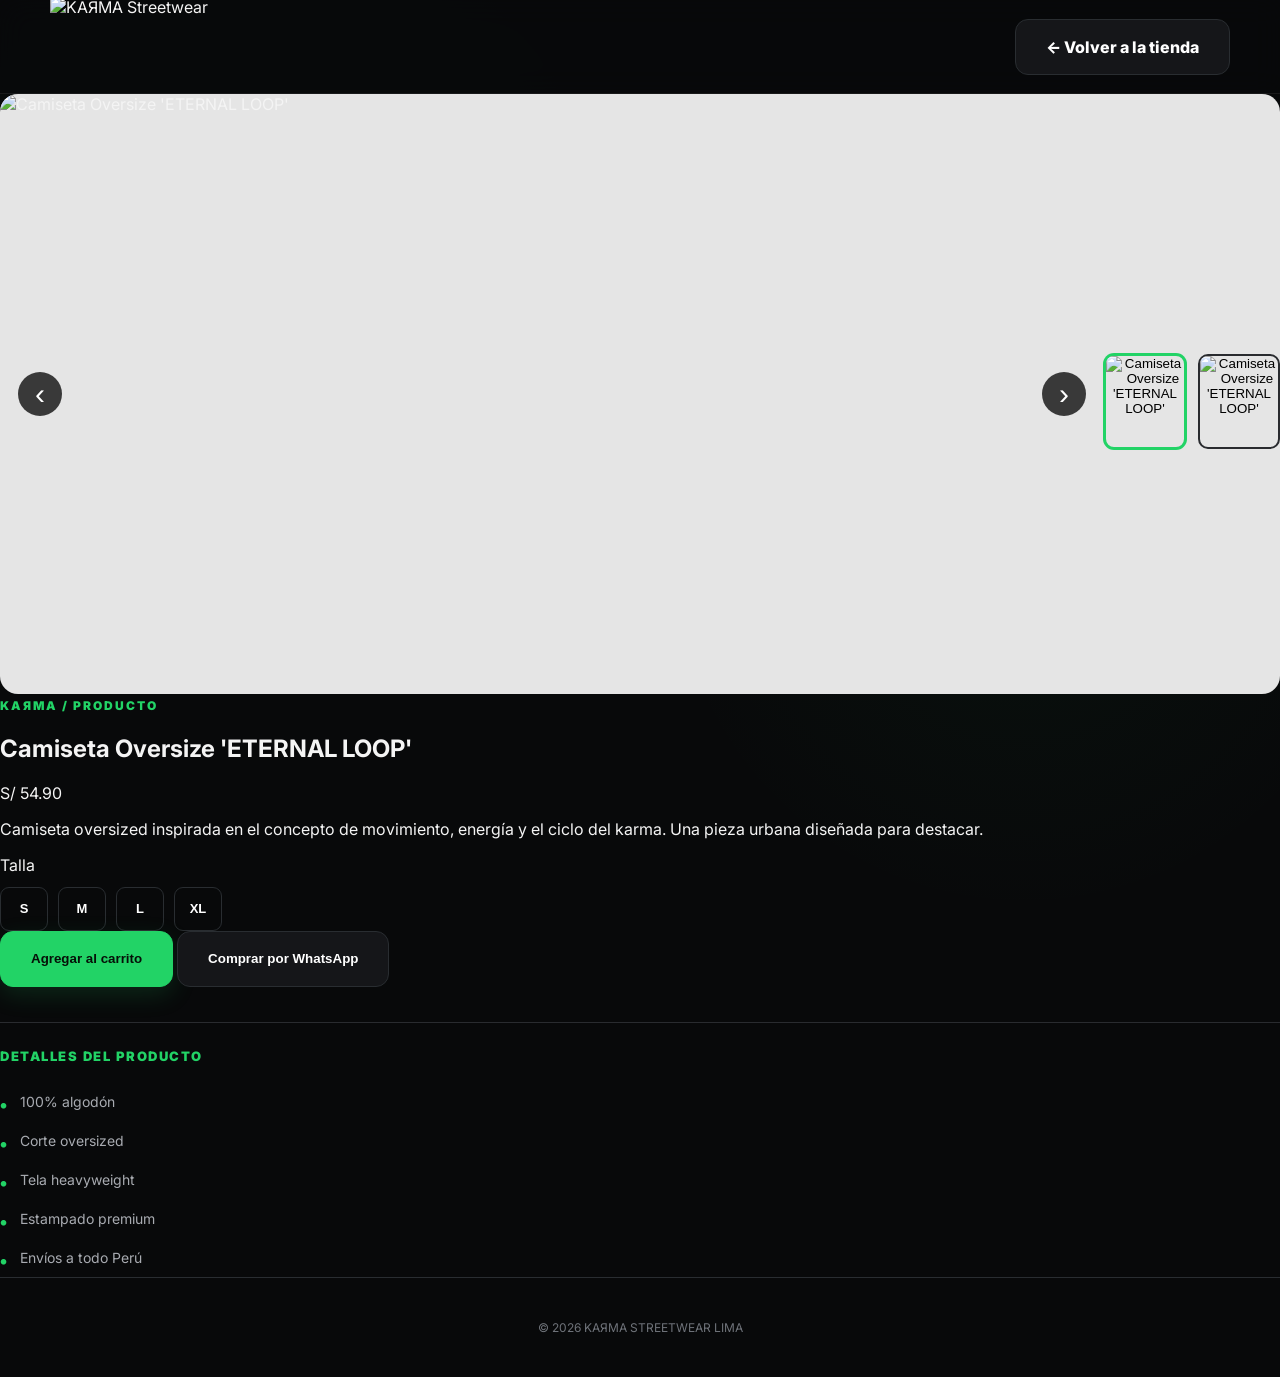
==== producto.html @ e8d14afe "Add files via upload" ====
<!DOCTYPE html>
<html lang="es">

<head>

  <meta charset="UTF-8">

  <meta
    name="viewport"
    content="width=device-width, initial-scale=1.0"
  >

  <meta
    name="description"
    content="KAЯMA Streetwear — producto"
  >

  <title>KAЯMA | Producto</title>

  <link rel="preconnect" href="https://fonts.googleapis.com">

  <link
    rel="preconnect"
    href="https://fonts.gstatic.com"
    crossorigin
  >

  <link
    href="https://fonts.googleapis.com/css2?family=Inter:wght@400;500;600;700;800;900&display=swap"
    rel="stylesheet"
  >

  <link rel="stylesheet" href="styles.css">

</head>

<body>

  <header class="navbar">

    <a href="index.html" class="brand">

      <img
        src="assets/logo-karma.png"
        alt="KAЯMA Streetwear"
      >

    </a>

    <a href="index.html" class="btn btn-secondary">
      ← Volver a la tienda
    </a>

  </header>


  <main class="product-page">

    <section class="product-detail">

      <div class="product-detail-image">

  <div class="product-detail-gallery">

  <button
    class="detail-image-arrow left"
    onclick="changeDetailImage(-1)"
  >
    ‹
  </button>

  <img
    id="productDetailImage"
    src="assets/products/front1.png"
    alt="Camiseta Oversize ETERNAL LOOP"
  >

  <button
    class="detail-image-arrow right"
    onclick="changeDetailImage(1)"
  >
    ›
  </button>

</div>

<div class="product-detail-thumbnails" id="productDetailThumbnails"></div>

</div>


      <div class="product-detail-info">

        <span class="eyebrow">
          KAЯMA / PRODUCTO
        </span>

        <h1 id="productName">
  ETERNAL LOOP
</h1>

        <div class="product-detail-price" id="productPrice">
  S/ 54.90
</div>

        <p class="product-description">
          Camiseta oversized inspirada en el concepto de
          movimiento, energía y el ciclo del karma.
          Una pieza urbana diseñada para destacar.
        </p>


        <div class="detail-section">

          <span>
            Talla
          </span>

          <div class="detail-sizes">

  <button type="button" onclick="selectDetailSize(this)">S</button>
  <button type="button" onclick="selectDetailSize(this)">M</button>
  <button type="button" onclick="selectDetailSize(this)">L</button>
  <button type="button" onclick="selectDetailSize(this)">XL</button>

</div>
        </div>


        <button
  class="btn btn-primary product-detail-add"
  onclick="addProductToCart()"
>
  Agregar al carrito
</button>


        <button
  class="btn btn-secondary product-detail-whatsapp"
  onclick="buyProductWhatsApp()"
>
  Comprar por WhatsApp
</button>

        <div class="product-details-extra">

  <h3>DETALLES DEL PRODUCTO</h3>

  <ul>
    <li>100% algodón</li>
    <li>Corte oversized</li>
    <li>Tela heavyweight</li>
    <li>Estampado premium</li>
    <li>Envíos a todo Perú</li>
  </ul>

</div>

      </div>

    </section>

  </main>


  <footer>

    <p>
      © 2026 KAЯMA STREETWEAR LIMA
    </p>

  </footer>
<script>

function selectDetailSize(button) {

  const buttons = document.querySelectorAll(".detail-sizes button");

  buttons.forEach(btn => {
    btn.classList.remove("selected");
  });

  button.classList.add("selected");

}

function changeDetailImage(direction) {
  const image = document.getElementById("productDetailImage");

  const images = currentProduct.images;

  let currentIndex = images.findIndex(
  imagePath => image.src.endsWith(imagePath)
);
  if (currentIndex === -1) {
    currentIndex = 0;
  }

  let newIndex = currentIndex + direction;

  if (newIndex >= images.length) {
    newIndex = 0;
  }

  if (newIndex < 0) {
    newIndex = images.length - 1;
  }

  image.src = images[newIndex];
}

function selectDetailImage(index) {

  const image =
    document.getElementById("productDetailImage");

  image.src =
    currentProduct.images[index];

  const thumbnails =
    document.querySelectorAll(".product-detail-thumbnail");

  thumbnails.forEach((thumbnail, thumbnailIndex) => {

    thumbnail.classList.toggle(
      "active",
      thumbnailIndex === index
    );

  });

}

function buyProductWhatsApp() {

  

  const selectedSize =
    document.querySelector(".detail-sizes button.selected");

  if (!selectedSize) {

    alert(
      "Selecciona una talla antes de comprar por WhatsApp."
    );

    return;
  }

  const size =
    selectedSize.textContent;

  const message =
    "Hola KAЯMA 👋\n\n" +
    "Quiero comprar este producto:\n\n" +
    "Producto: " + currentProduct.name + "\n" +
    "Talla: " + size + "\n" +
    "Precio: " + currentProduct.price + "\n\n" +
    "¿Cómo puedo realizar el pedido?";

  const phone =
    "51938746323";

  const whatsappURL =
    "https://wa.me/" +
    phone +
    "?text=" +
    encodeURIComponent(message);

  window.location.href =
    whatsappURL;

}

function addProductToCart() {

  const selectedSize = document.querySelector(
    ".detail-sizes button.selected"
  );

  if (!selectedSize) {

    alert("Selecciona una talla antes de agregar la camiseta.");

    return;
  }

  const size = selectedSize.textContent;

  const currentProductId =
  new URLSearchParams(window.location.search).get("producto") || "4";

window.location.href =
  "index.html?producto=" +
  currentProductId +
  "&talla=" +
  encodeURIComponent(size);

}

const productPageData = {
  1: {
    name: "Camiseta Oversize 'BUTTERFLY FLAMES'",
    price: "S/ 49.90",
    images: [
      "assets/products/front1.png",
      "assets/products/back1.png"
    ]
  },

  2: {
    name: "Camiseta Oversize 'VORTEX KARMA'",
    price: "S/ 49.90",
    images: [
      "assets/products/front2.png",
      "assets/products/back2.png"
    ]
  },

  3: {
    name: "Camiseta Oversize 'DARK KARMA'",
    price: "S/ 54.90",
    images: [
      "assets/products/front3.png",
      "assets/products/back3.png"
    ]
  },

  4: {
    name: "Camiseta Oversize 'ETERNAL LOOP'",
    price: "S/ 54.90",
    images: [
      "assets/products/front4.png",
      "assets/products/back4.png"
    ]
  },

  5: {
    name: "Camiseta Oversize 'VOID'",
    price: "S/ 49.90",
    images: [
      "assets/products/front5.png",
      "assets/products/back5.png"
    ]
  },

  6: {
    name: "Camiseta Oversize 'REBIRTH'",
    price: "S/ 59.90",
    images: [
      "assets/products/front6.png",
      "assets/products/back6.png"
    ]
  }
};


const pageParams = new URLSearchParams(
  window.location.search
);

const pageProductId = pageParams.get("producto");

const currentProduct =
  productPageData[pageProductId] ||
  productPageData[4];

document.getElementById("productName").textContent =
  currentProduct.name;

document.getElementById("productPrice").textContent =
  currentProduct.price;

const productDetailImage =
  document.getElementById("productDetailImage");

const productDetailThumbnails =
  document.getElementById("productDetailThumbnails");

productDetailImage.src =
  currentProduct.images[0];

productDetailImage.alt =
  currentProduct.name;

productDetailThumbnails.innerHTML = "";

currentProduct.images.forEach((image, index) => {

  const thumbnail = document.createElement("button");

  thumbnail.className =
    "product-detail-thumbnail";

  if (index === 0) {
    thumbnail.classList.add("active");
  }

  thumbnail.innerHTML =
    `<img src="${image}" alt="${currentProduct.name}">`;

  thumbnail.addEventListener("click", () => {
    selectDetailImage(index);
  });

  productDetailThumbnails.appendChild(thumbnail);

});

</script>
</body>

</html>
---- styles.css ----
:root {
  --bg: #08090a;
  --surface: #101113;
  --surface-2: #15171a;
  --line: #292d31;
  --text: #f4f4f4;
  --muted: #969aa1;
  --green: #22d366;
  --green-dark: #12a94d;
}

* { box-sizing: border-box; }

html {
  scroll-behavior: smooth;
}

body {
  margin: 0;
  font-family: "Inter", Arial, sans-serif;
  color: var(--text);
  background:
    radial-gradient(circle at 20% 20%, rgba(34,211,102,.06), transparent 25%),
    radial-gradient(circle at 80% 40%, rgba(34,211,102,.04), transparent 28%),
    var(--bg);
}

a { color: inherit; text-decoration: none; }

button, a { -webkit-tap-highlight-color: transparent; }

.navbar {
  position: sticky;
  top: 0;
  z-index: 20;
  height: 94px;
  display: flex;
  align-items: center;
  justify-content: space-between;
  padding: 0 max(28px, calc((100vw - 1180px) / 2));
  border-bottom: 1px solid rgba(255,255,255,.07);
  background: rgba(8,9,10,.9);
  backdrop-filter: blur(14px);
}

.brand {
  display: flex;
  align-items: center;
  text-decoration: none;
}

.brand img {
  width: 230px;
  height: 100px;
  object-fit: contain;
  display: block;
  transition: transform 0.3s ease, filter 0.3s ease;
}

.brand:hover img {
  transform: scale(1.05);
  filter: brightness(1.1);
}

.nav-links {
  display: flex;
  gap: 34px;
  color: #aeb1b6;
  font-weight: 600;
}

.nav-links a:hover { color: var(--green); }

.cart-button {
  position: relative;
  border: 1px solid var(--line);
  background: #151619;
  color: var(--text);
  border-radius: 14px;
  padding: 15px 20px;
  font-weight: 800;
  cursor: pointer;
  transition:
    transform 0.2s ease,
    background 0.2s ease,
    border-color 0.2s ease,
    box-shadow 0.2s ease;
}

.cart-button:hover {
  transform: translateY(-2px);
  background: #1d1f22;
  border-color: var(--green);
  box-shadow: 0 8px 25px rgba(34, 211, 102, 0.12);
}

.cart-button:active {
  transform: translateY(0) scale(0.98);
}

.cart-button b {
  position: absolute;
  right: -8px;
  top: -9px;
  min-width: 24px;
  height: 24px;
  display: grid;
  place-items: center;
  padding: 0 6px;
  border-radius: 50px;
  background: var(--green);
  color: #07100a;
  font-size: 12px;
  box-shadow: 0 0 0 3px #0b0c0e;
  transition: transform 0.2s ease;
}

.hero {
  min-height: 680px;
  display: flex;
  flex-direction: column;
  justify-content: center;
  align-items: center;
  text-align: center;
  padding: 100px 24px;
  position: relative;
  overflow: hidden;

  background-image:
    radial-gradient(rgba(34, 211, 102, 0.14) 1px, transparent 1px),
    radial-gradient(circle at center, rgba(34, 211, 102, 0.08), transparent 45%);

  background-size: 34px 34px, 100% 100%;
  background-position: center;
}

.hero::before {
  content: "";
  position: absolute;
  width: 500px;
  height: 500px;
  border-radius: 50%;
  background: rgba(34, 211, 102, 0.06);
  filter: blur(100px);
  pointer-events: none;
}

.hero > * {
  position: relative;
  z-index: 1;
}

.hero-badge {
  padding: 9px 18px;
  border: 1px solid rgba(34, 211, 102, 0.55);
  border-radius: 30px;
  color: var(--green);
  background: rgba(34, 211, 102, 0.04);
  font-size: 12px;
  font-weight: 800;
  letter-spacing: 1.5px;
  transition: transform 0.25s ease, background 0.25s ease;
}

.hero-badge:hover {
  transform: translateY(-2px);
  background: rgba(34, 211, 102, 0.09);
}

.hero h1 {
  margin: 32px 0 22px;
  font-size: clamp(54px, 7vw, 104px);
  line-height: 0.9;
  letter-spacing: -5px;
  font-weight: 950;
  text-transform: uppercase;
}

.hero h1 span {
  color: var(--green);
  display: block;
}

.hero p {
  max-width: 780px;
  margin: 0;
  color: #a8abb1;
  font-size: 18px;
  line-height: 1.8;
}

.hero-actions {
  display: flex;
  gap: 16px;
  margin-top: 40px;
  flex-wrap: wrap;
  justify-content: center;
}
.btn {
  display: inline-flex;
  align-items: center;
  justify-content: center;
  min-height: 56px;
  padding: 0 30px;
  border-radius: 13px;
  border: 1px solid var(--line);
  font-weight: 800;
  cursor: pointer;
  text-decoration: none;
  transition: transform 0.25s ease, background 0.25s ease, box-shadow 0.25s ease;
}

.btn:hover {
  transform: translateY(-3px);
}

.btn-primary {
  background: var(--green);
  color: #061008;
  border-color: var(--green);
  box-shadow: 0 8px 25px rgba(34, 211, 102, 0.15);
}

.btn-primary:hover {
  background: #39e67a;
  box-shadow: 0 12px 30px rgba(34, 211, 102, 0.25);
}

.btn-secondary {
  background: #151619;
  color: white;
}

.btn-secondary:hover {
  background: #202225;
  border-color: #3a3d42;
}

.collection, .philosophy, .contact {
  width: min(1180px, calc(100% - 48px));
  margin: 0 auto;
}

.collection { padding: 90px 0; }

.section-heading {
  display: flex;
  justify-content: space-between;
  align-items: end;
  gap: 30px;
  margin-bottom: 35px;
}

.eyebrow {
  color: var(--green);
  font-size: 12px;
  font-weight: 900;
  letter-spacing: 2px;
}

h2 {
  margin: 10px 0 0;
  font-size: clamp(30px, 4vw, 48px);
  letter-spacing: -2px;
}

.section-heading p { color: var(--muted); }

.products {
  display: grid;
  grid-template-columns: repeat(3, 1fr);
  gap: 22px;
}

.product {
  overflow: hidden;
  background: var(--surface);
  border: 1px solid var(--line);
  border-radius: 18px;
  transition: transform 0.25s ease, box-shadow 0.25s ease;
}

.product:hover {
  transform: translateY(-6px);
  box-shadow: 0 18px 40px rgba(0, 0, 0, 0.12);
}

.product-image {
  position: relative;
  width: 100%;
  height: 420px;
  background: #e5e5e5;
  border-radius: 18px;
  overflow: hidden;
  display: flex;
  align-items: center;
  justify-content: center;
}

.product-image img {
  width: 100%;
  height: 100%;
  object-fit: cover;
  object-position: center;
  display: block;
  transition: transform 0.4s ease;
}

.product:hover .product-image img {
  transform: scale(1.04);
}
.product-image .tag {
  position: absolute;
  top: 15px;
  left: 15px;
  z-index: 5;
}

.image-arrow {
  position: absolute;
  top: 50%;
  transform: translateY(-50%);
  width: 42px;
  height: 42px;
  border: none;
  border-radius: 50%;
  background: rgba(0, 0, 0, 0.75);
  color: white;
  font-size: 28px;
  cursor: pointer;
  z-index: 10;
}

.image-arrow.left {
  left: 15px;
}

.image-arrow.right {
  right: 15px;
}

.image-dots {
  position: absolute;
  bottom: 15px;
  left: 50%;
  transform: translateX(-50%);
  display: flex;
  gap: 7px;
  z-index: 10;
}

.image-dots .dot {
  width: 7px;
  height: 7px;
  background: #aaa;
  border-radius: 50%;
}

.image-dots .dot.active {
  background: #111;
}
.tag {
  position: absolute;
  top: 15px;
  left: 15px;
  padding: 7px 11px;
  border-radius: 30px;
  background: var(--green);
  color: #07100a;
  font-size: 10px;
  font-weight: 900;
}

.product-info { padding: 20px; }

.product-info h3 {
  margin: 0;
  font-size: 16px;
  line-height: 1.45;
}

.product-meta {
  display: flex;
  justify-content: space-between;
  align-items: center;
  margin-top: 17px;
}

.price {
  color: var(--green);
  font-size: 20px;
  font-weight: 900;
}

.add {
  border: 0;
  border-radius: 10px;
  background: #111;
  color: white;
  padding: 11px 16px;
  font-weight: 800;
  cursor: pointer;
  transition: all 0.2s ease;
}

.add:hover {
  background: #333;
  transform: scale(1.04);
}

.add:active {
  transform: scale(0.97);
}

.add:hover { background: var(--green); color: #061008; }

.philosophy {
  padding: 100px 0;
  border-top: 1px solid var(--line);
  border-bottom: 1px solid var(--line);
}

.philosophy p {
  max-width: 760px;
  color: var(--muted);
  font-size: 18px;
  line-height: 1.8;
}

.contact {
  margin-top: 90px;
  margin-bottom: 90px;
  padding: 45px;
  display: flex;
  align-items: center;
  justify-content: space-between;
  gap: 30px;
  background: var(--surface);
  border: 1px solid var(--line);
  border-radius: 20px;
}

.contact p { color: var(--muted); }

footer {
  padding: 30px;
  text-align: center;
  border-top: 1px solid var(--line);
  color: #6f737a;
  font-size: 12px;
}

.cart-panel {
  position: fixed;
  z-index: 50;
  right: 0;
  top: 0;
  width: min(420px, 100%);
  height: 100vh;
  display: flex;
  flex-direction: column;
  background: #0d0e10;
  border-left: 1px solid var(--line);
  transform: translateX(100%);
  transition: .25s ease;
}

.cart-panel.open { transform: translateX(0); }

.cart-header {
  padding: 25px;
  display: flex;
  justify-content: space-between;
  border-bottom: 1px solid var(--line);
}

.cart-header h3 { margin: 0; }

.cart-header button {
  border: 0;
  background: transparent;
  color: white;
  font-size: 20px;
  cursor: pointer;
}

.cart-items {
  flex: 1;
  overflow: auto;
  padding: 20px 25px;
}

.empty-cart { color: var(--muted); }

.cart-item {
  display: flex;
  justify-content: space-between;
  gap: 15px;
  padding: 15px 0;
  border-bottom: 1px solid var(--line);
}

.cart-item small { color: var(--muted); }

.remove {
  border: 0;
  background: transparent;
  color: #ff7777;
  cursor: pointer;
}

.cart-footer {
  padding: 25px;
  border-top: 1px solid var(--line);
}

.cart-footer > div {
  display: flex;
  justify-content: space-between;
  margin-bottom: 18px;
}

.cart-footer strong { color: var(--green); }

.checkout { width: 100%; }

.overlay {
  position: fixed;
  inset: 0;
  z-index: 40;
  background: rgba(0,0,0,.65);
  opacity: 0;
  pointer-events: none;
  transition: .25s;
}

.overlay.open {
  opacity: 1;
  pointer-events: auto;
}

@media (max-width: 850px) {
  .navbar { height: 78px; }
  .nav-links { display: none; }
  .brand-mark { width: 46px; height: 46px; }
  .brand strong { font-size: 17px; }
  .products { grid-template-columns: repeat(2, 1fr); }
  .hero { min-height: 600px; }
}

@media (max-width: 560px) {
  .hero h1 { letter-spacing: -3px; }
  .hero p { font-size: 15px; }
  .hero-actions, .contact, .section-heading {
    flex-direction: column;
    align-items: stretch;
  }
  .products { grid-template-columns: 1fr; }
  .collection, .philosophy, .contact {
    width: min(100% - 30px, 1180px);
  }
}
.size {
  border: 1px solid var(--line);
  background: transparent;
  color: white;
  padding: 8px 13px;
  border-radius: 8px;
  font-size: 12px;
  font-weight: 800;
  cursor: pointer;
  transition: all 0.2s ease;
}

.size:hover {
  border-color: var(--green);
  color: var(--green);
}

.size.selected {
  background: var(--green);
  color: #061008;
  border-color: var(--green);
}
.quantity {
  display: flex;
  align-items: center;
  gap: 8px;
  margin-top: 14px;
}

.quantity button {
  width: 32px;
  height: 32px;
  border: 1px solid #292b2f;
  border-radius: 8px;
  background: #101113;
  color: white;
  font-size: 17px;
  font-weight: 900;
  cursor: pointer;
  transition: all 0.2s ease;
}

.quantity button:hover {
  background: var(--green);
  color: #061008;
  border-color: var(--green);
  transform: scale(1.05);
}

.quantity span {
  min-width: 28px;
  text-align: center;
  font-size: 14px;
  font-weight: 900;
}
/* =========================
   CARRITO PROFESIONAL
========================= */

.cart-panel {
  width: min(430px, 92vw);
  background: #0d0e10;
  border-left: 1px solid #292b2f;
  box-shadow: -15px 0 40px rgba(0, 0, 0, 0.35);
}

.cart-header {
  padding: 22px 24px;
  border-bottom: 1px solid #292b2f;
}

.cart-header h3 {
  margin: 0;
  font-size: 22px;
  font-weight: 900;
}

.cart-header button {
  width: 36px;
  height: 36px;
  border: 1px solid #292b2f;
  border-radius: 10px;
  background: #151619;
  color: white;
  cursor: pointer;
  font-size: 16px;
  transition: all 0.2s ease;
}

.cart-header button:hover {
  background: #22d366;
  color: #061008;
  border-color: #22d366;
}

.cart-items {
  padding: 20px;
}

.cart-item {
  padding: 17px;
  margin-bottom: 12px;
  border: 1px solid #292b2f;
  border-radius: 14px;
  background: #151619;
  transition: transform 0.2s ease, border-color 0.2s ease;
}

.cart-item:hover {
  transform: translateY(-2px);
  border-color: rgba(34, 211, 102, 0.5);
}

.cart-item strong {
  display: block;
  margin-bottom: 7px;
  font-size: 14px;
  line-height: 1.4;
}

.cart-item small {
  color: #a8abb1;
  line-height: 1.7;
}

.cart-item .remove {
  margin-top: 12px;
  border: 0;
  background: transparent;
  color: #ff6b6b;
  font-size: 12px;
  font-weight: 800;
  cursor: pointer;
  padding: 0;
}

.cart-item .remove:hover {
  color: #ff8585;
  text-decoration: underline;
}

.cart-footer {
  padding: 20px 24px;
  border-top: 1px solid #292b2f;
  background: #0d0e10;
}

.cart-footer > div {
  display: flex;
  justify-content: space-between;
  align-items: center;
  margin-bottom: 16px;
}

.cart-footer span {
  color: #a8abb1;
  font-size: 14px;
}

.cart-footer strong {
  color: #22d366;
  font-size: 23px;
  font-weight: 900;
}

.cart-footer .checkout {
  width: 100%;
}
.cart-product-image {
  width: 70px;
  height: 80px;
  object-fit: cover;
  border-radius: 10px;
  flex-shrink: 0;
}

.cart-product-details {
  flex: 1;
  min-width: 0;
}

.cart-product-details strong {
  margin-bottom: 5px;
}

.cart-product-details small {
  display: block;
}
/* =========================
   ADAPTACIÓN PARA CELULAR
========================= */

@media (max-width: 700px) {

  .navbar {
    padding: 14px 16px;
  }

  .brand img {
    width: 150px;
    height: 75px;
  }

  .nav-links {
    display: none;
  }

  .cart-button span {
    display: none;
  }

  .cart-button {
    padding: 10px 12px;
  }

  .hero {
    min-height: 600px;
    padding: 80px 20px;
  }

  .hero h1 {
    font-size: clamp(45px, 14vw, 70px);
    letter-spacing: -3px;
  }

  .hero p {
    font-size: 15px;
    line-height: 1.6;
  }

  .hero-actions {
    width: 100%;
    flex-direction: column;
    gap: 10px;
  }

  .hero-actions .btn {
    width: 100%;
  }

  .collection {
    padding-left: 16px;
    padding-right: 16px;
  }

  .section-heading {
    flex-direction: column;
    align-items: flex-start;
    gap: 10px;
  }

  .products {
    grid-template-columns: 1fr;
  }

  .product-image {
    height: 430px;
  }

  .philosophy,
  .contact {
    margin-left: 16px;
    margin-right: 16px;
  }

  .contact {
    flex-direction: column;
    align-items: flex-start;
    gap: 25px;
  }

  .contact .btn {
    width: 100%;
  }

  .cart-panel {
    width: 92vw;
  }

}
/* =========================
   ANIMACIÓN PRODUCTOS
========================= */

.product {
  animation: productAppear 0.6s ease both;
}

.product:nth-child(2) {
  animation-delay: 0.08s;
}

.product:nth-child(3) {
  animation-delay: 0.16s;
}

.product:nth-child(4) {
  animation-delay: 0.24s;
}

.product:nth-child(5) {
  animation-delay: 0.32s;
}

.product:nth-child(6) {
  animation-delay: 0.40s;
}

@keyframes productAppear {

  from {
    opacity: 0;
    transform: translateY(20px);
  }

  to {
    opacity: 1;
    transform: translateY(0);
  }

}
/* =========================
   VISOR DE PRODUCTO
========================= */

.product-modal {
  position: fixed;
  inset: 0;
  z-index: 1000;
  display: none;
  align-items: center;
  justify-content: center;
  padding: 30px;
  background: rgba(0, 0, 0, 0.88);
  backdrop-filter: blur(8px);
}

.product-modal.open {
  display: flex;
}

.product-modal img {
  max-width: min(850px, 92vw);
  max-height: 88vh;
  object-fit: contain;
  border-radius: 14px;
  box-shadow: 0 25px 80px rgba(0, 0, 0, 0.6);
}

.product-modal-close {
  position: absolute;
  top: 25px;
  right: 25px;
  width: 44px;
  height: 44px;
  border: 1px solid #444;
  border-radius: 50%;
  background: #151619;
  color: white;
  font-size: 20px;
  cursor: pointer;
  z-index: 1001;
  transition: all 0.2s ease;
}

.product-modal-close:hover {
  background: var(--green);
  color: #061008;
  border-color: var(--green);
}
/* =========================
   IMAGEN PRODUCTO INDIVIDUAL
========================= */

.product-detail-image {
  width: 100%;
  height: 600px;
  display: flex;
  align-items: center;
  justify-content: center;
  background: #e5e5e5;
  border-radius: 18px;
  overflow: hidden;
}

.product-detail-image img {
  width: 100%;
  height: 100%;
  object-fit: cover;
  object-position: center;
  display: block;
}
.detail-sizes {
  display: flex;
  gap: 10px;
  margin-top: 12px;
}

.detail-sizes button {
  width: 48px;
  height: 44px;
  border: 1px solid var(--line);
  border-radius: 9px;
  background: transparent;
  color: white;
  font-size: 13px;
  font-weight: 800;
  cursor: pointer;
  transition: all 0.2s ease;
}

.detail-sizes button:hover {
  border-color: var(--green);
  color: var(--green);
}

.detail-sizes button.selected {
  background: var(--green);
  color: #061008;
  border-color: var(--green);
  transform: translateY(-2px);
}

.view-product {
  width: 100%;
  margin-top: 12px;
  padding: 12px 16px;
  border: 1px solid #292b2f;
  border-radius: 10px;
  background: transparent;
  color: white;
  font-size: 13px;
  font-weight: 800;
  cursor: pointer;
  transition: all 0.2s ease;
}

.view-product:hover {
  background: var(--green);
  color: #061008;
  border-color: var(--green);
  transform: translateY(-2px);
}

.product-detail-gallery {
  position: relative;
  width: 100%;
  height: 100%;
  display: flex;
  align-items: center;
  justify-content: center;
}

.product-detail-gallery img {
  width: 100%;
  height: 100%;
  object-fit: cover;
  object-position: center;
  display: block;
}

.detail-image-arrow {
  position: absolute;
  top: 50%;
  transform: translateY(-50%);
  width: 44px;
  height: 44px;
  border: none;
  border-radius: 50%;
  background: rgba(0, 0, 0, 0.75);
  color: white;
  font-size: 30px;
  cursor: pointer;
  z-index: 5;
  transition: all 0.2s ease;
}

.detail-image-arrow.left {
  left: 18px;
}

.detail-image-arrow.right {
  right: 18px;
}

.detail-image-arrow:hover {
  background: var(--green);
  color: #061008;
  transform: translateY(-50%) scale(1.05);
}

.product-detail-thumbnails {
  display: flex;
  gap: 12px;
  margin-top: 14px;
  justify-content: center;
}

.product-detail-thumbnail {
  width: 82px;
  height: 95px;
  padding: 0;
  border: 2px solid #292b2f;
  border-radius: 10px;
  background: #e5e5e5;
  overflow: hidden;
  cursor: pointer;
  transition: all 0.2s ease;
}

.product-detail-thumbnail img {
  width: 100%;
  height: 100%;
  object-fit: cover;
  display: block;
}

.product-detail-thumbnail:hover {
  border-color: var(--green);
  transform: translateY(-2px);
}

.product-detail-thumbnail.active {
  border-color: var(--green);
  box-shadow: 0 0 0 1px var(--green);
}

.product-details-extra {
  margin-top: 35px;
  padding-top: 25px;
  border-top: 1px solid #292b2f;
}

.product-details-extra h3 {
  margin: 0 0 18px;
  font-size: 13px;
  letter-spacing: 1.5px;
  font-weight: 900;
  color: var(--green);
}

.product-details-extra ul {
  list-style: none;
  padding: 0;
  margin: 0;
}

.product-details-extra li {
  position: relative;
  padding: 9px 0 9px 20px;
  color: #a8abb1;
  font-size: 14px;
  line-height: 1.5;
}

.product-details-extra li::before {
  content: "•";
  position: absolute;
  left: 0;
  color: var(--green);
  font-size: 18px;
  font-weight: 900;
}

.payment-modal {
  position: fixed;
  inset: 0;
  z-index: 2000;
  display: none;
  align-items: center;
  justify-content: center;
  padding: 20px;
  background: rgba(0, 0, 0, 0.88);
  backdrop-filter: blur(8px);
}

.payment-modal.open {
  display: flex;
}

.payment-box {
  position: relative;
  width: min(440px, 100%);
  max-height: 90vh;
  overflow-y: auto;
  padding: 30px;
  border: 1px solid #292b2f;
  border-radius: 20px;
  background: #0d0e10;
  box-shadow: 0 25px 80px rgba(0, 0, 0, 0.6);
  text-align: center;
}

.payment-box h2 {
  margin: 12px 0 10px;
  font-size: 28px;
}

.payment-intro {
  margin: 0 auto 22px;
  color: #a8abb1;
  font-size: 14px;
  line-height: 1.6;
}

.payment-close {
  position: absolute;
  top: 16px;
  right: 16px;
  width: 36px;
  height: 36px;
  border: 1px solid #292b2f;
  border-radius: 10px;
  background: #151619;
  color: white;
  cursor: pointer;
  font-size: 16px;
}

.payment-close:hover {
  background: var(--green);
  color: #061008;
  border-color: var(--green);
}

.yape-qr {
  width: 230px;
  height: 230px;
  object-fit: cover;
  object-position: center top;
  padding: 0;
  margin: 0 auto 22px;
  display: block;
  background: transparent;
  border-radius: 14px;
}

.payment-data {
  display: grid;
  gap: 10px;
  margin-bottom: 18px;
}

.payment-data div {
  display: flex;
  justify-content: space-between;
  align-items: center;
  padding: 13px 15px;
  border: 1px solid #292b2f;
  border-radius: 10px;
  background: #151619;
  text-align: left;
}

.payment-data span {
  color: #a8abb1;
  font-size: 13px;
}

.payment-data strong {
  font-size: 14px;
}

.payment-total {
  display: flex;
  justify-content: space-between;
  align-items: center;
  margin: 20px 0;
  padding: 16px;
  border-top: 1px solid #292b2f;
  border-bottom: 1px solid #292b2f;
}

.payment-total span {
  color: #a8abb1;
}

.payment-total strong {
  color: var(--green);
  font-size: 22px;
  font-weight: 900;
}

.payment-box .btn {
  width: 100%;
}

.customer-data {
  margin: 20px 0;
  text-align: left;
}

.customer-data h3 {
  margin: 0 0 12px;
  font-size: 15px;
  font-weight: 800;
  text-transform: uppercase;
  letter-spacing: 0.08em;
}

.customer-data input,
.customer-data textarea {
  width: 100%;
  box-sizing: border-box;
  margin-bottom: 10px;
  padding: 13px 14px;
  border: 1px solid #292b2f;
  border-radius: 10px;
  outline: none;
  background: #151619;
  color: white;
  font-family: inherit;
  font-size: 14px;
  transition: 0.2s ease;
}

.customer-data input::placeholder,
.customer-data textarea::placeholder {
  color: #777a80;
}

.customer-data input:focus,
.customer-data textarea:focus {
  border-color: var(--green);
  box-shadow: 0 0 0 2px rgba(84, 255, 120, 0.08);
}

.customer-data textarea {
  min-height: 80px;
  resize: vertical;
}
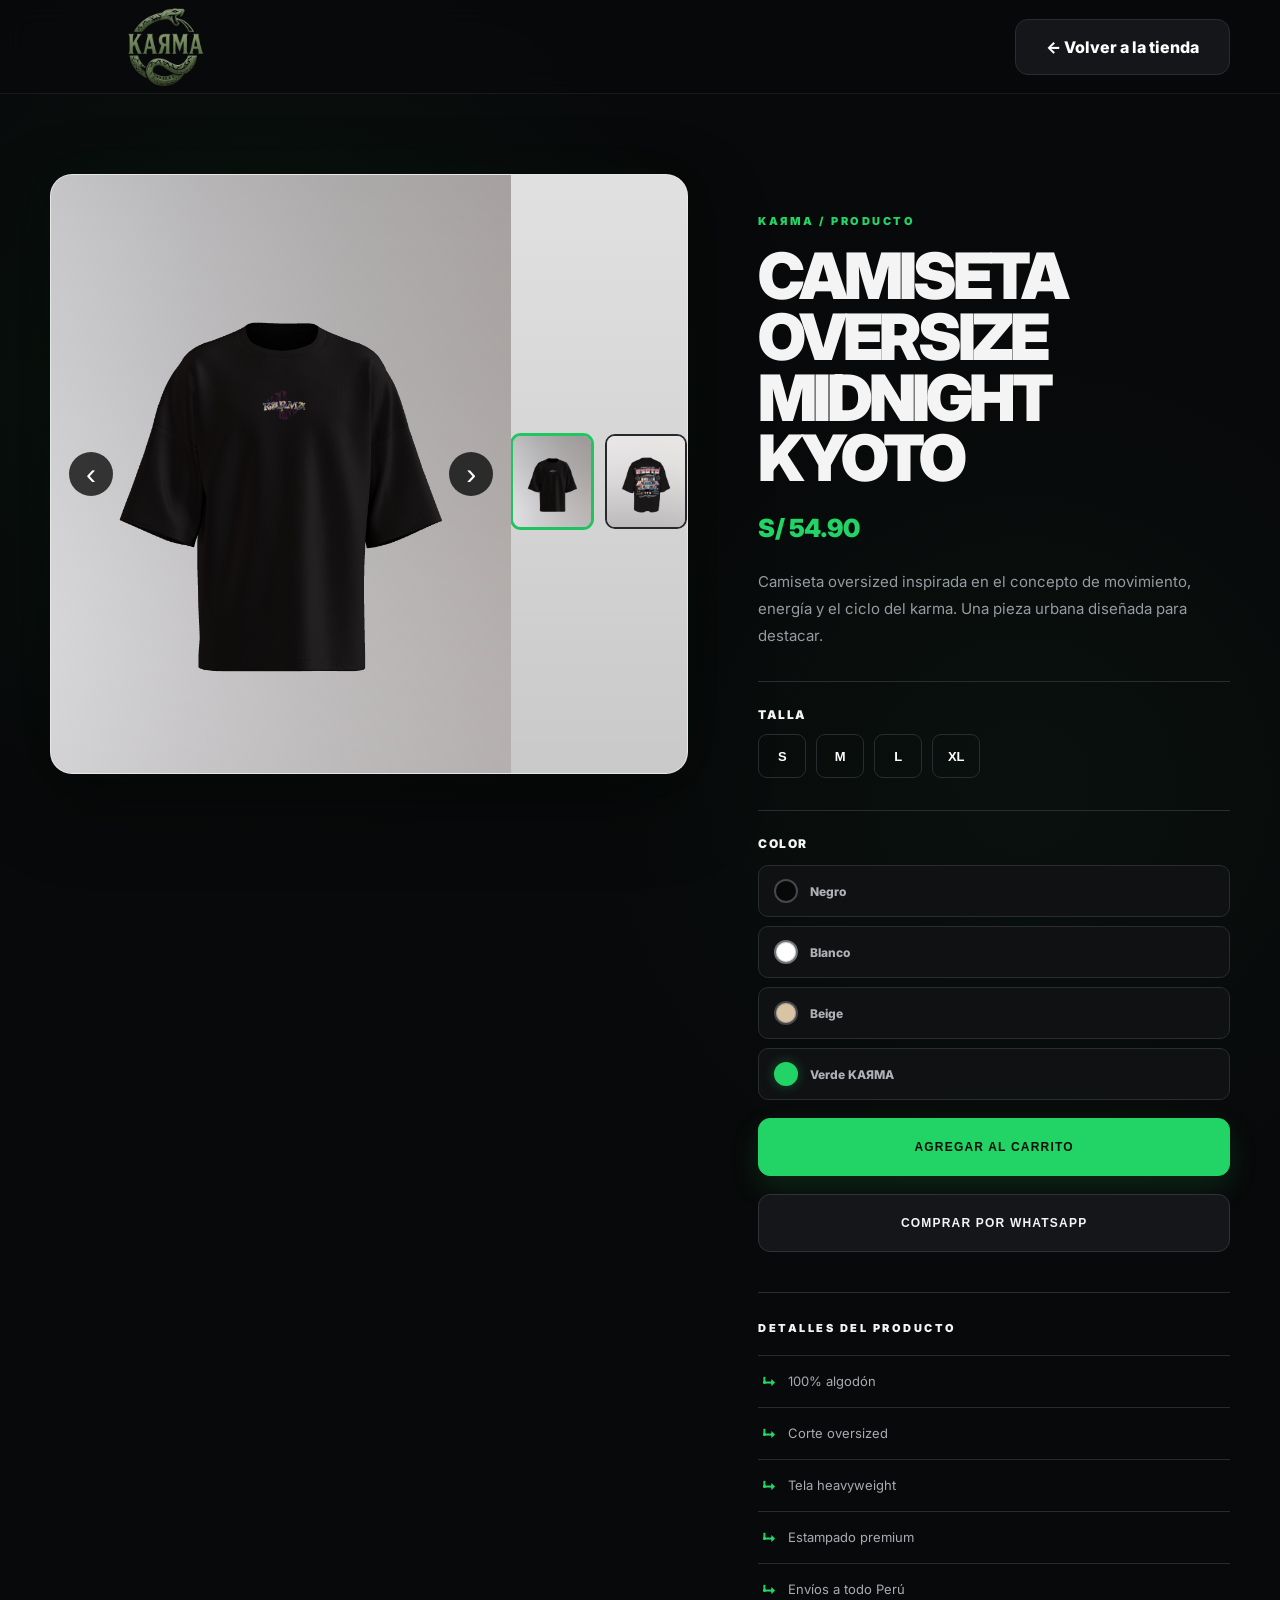
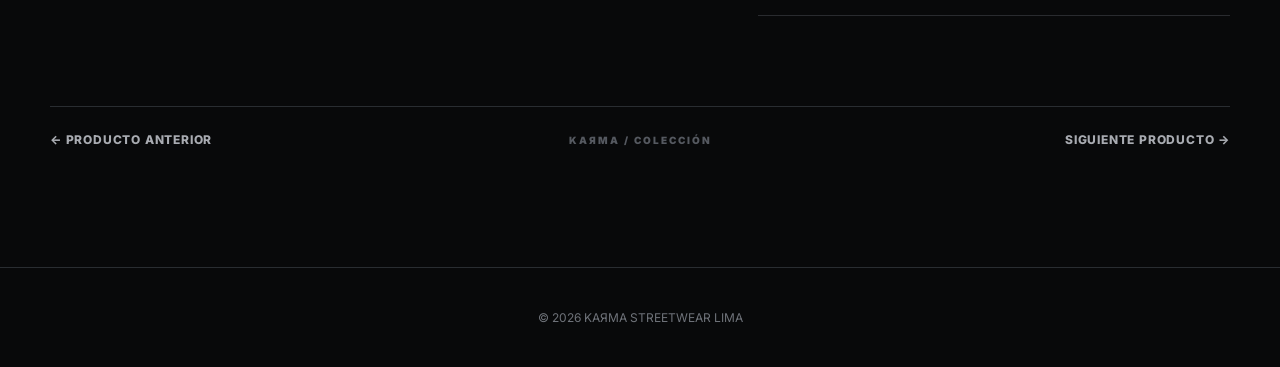
==== commit 48cc90ab: "Add files via upload" ====
--- a/producto.html
+++ b/producto.html
@@ -126,6 +126,49 @@
 </div>
         </div>
 
+        <div class="detail-section">
+  <span>Color</span>
+
+  <div class="detail-colors">
+
+    <button
+      type="button"
+      class="color-option"
+      onclick="selectDetailColor(this)"
+    >
+      <span class="color-circle color-black"></span>
+      <span>Negro</span>
+    </button>
+
+    <button
+      type="button"
+      class="color-option"
+      onclick="selectDetailColor(this)"
+    >
+      <span class="color-circle color-white"></span>
+      <span>Blanco</span>
+    </button>
+
+    <button
+      type="button"
+      class="color-option"
+      onclick="selectDetailColor(this)"
+    >
+      <span class="color-circle color-beige"></span>
+      <span>Beige</span>
+    </button>
+
+    <button
+      type="button"
+      class="color-option"
+      onclick="selectDetailColor(this)"
+    >
+      <span class="color-circle color-karma"></span>
+      <span>Verde KAЯMA</span>
+    </button>
+
+  </div>
+</div>
 
         <button
   class="btn btn-primary product-detail-add"
@@ -159,6 +202,13 @@
       </div>
 
     </section>
+<div class="product-navigation">
+  <a href="#" id="previousProduct">← Producto anterior</a>
+
+  <span>KAЯMA / COLECCIÓN</span>
+
+  <a href="#" id="nextProduct">Siguiente producto →</a>
+</div>
 
   </main>
 
@@ -172,6 +222,25 @@
   </footer>
 <script>
 
+function showKarmaNotification(title, text) {
+  const notification = document.getElementById("karmaNotification");
+  const notificationTitle =
+    document.getElementById("karmaNotificationTitle");
+  const notificationText =
+    document.getElementById("karmaNotificationText");
+
+  notificationTitle.textContent = title;
+  notificationText.textContent = text;
+
+  notification.classList.add("show");
+
+  clearTimeout(window.karmaNotificationTimer);
+
+  window.karmaNotificationTimer = setTimeout(() => {
+    notification.classList.remove("show");
+  }, 2800);
+}
+
 function selectDetailSize(button) {
 
   const buttons = document.querySelectorAll(".detail-sizes button");
@@ -182,6 +251,19 @@
 
   button.classList.add("selected");
 
+}
+
+function selectDetailColor(button) {
+  const buttons = document.querySelectorAll(".color-option");
+
+  buttons.forEach(btn => {
+    btn.classList.remove("selected");
+  });
+
+  button.classList.add("selected");
+
+  button.dataset.selectedColor =
+    button.querySelector("span:last-child").textContent;
 }
 
 function changeDetailImage(direction) {
@@ -239,14 +321,12 @@
     document.querySelector(".detail-sizes button.selected");
 
   if (!selectedSize) {
-
-    alert(
-      "Selecciona una talla antes de comprar por WhatsApp."
-    );
-
-    return;
-  }
-
+  showKarmaNotification(
+    "Selecciona una talla",
+    "Elige una talla antes de continuar."
+  );
+  return;
+}
   const size =
     selectedSize.textContent;
 
@@ -278,29 +358,50 @@
     ".detail-sizes button.selected"
   );
 
+  const selectedColor = document.querySelector(
+    ".color-option.selected"
+  );
+
   if (!selectedSize) {
 
-    alert("Selecciona una talla antes de agregar la camiseta.");
+    showKarmaNotification(
+      "Selecciona una talla",
+      "Elige una talla antes de continuar."
+    );
 
     return;
   }
 
+  if (!selectedColor) {
+
+    showKarmaNotification(
+      "Selecciona un color",
+      "Elige un color antes de continuar."
+    );
+
+    return;
+  }
+
   const size = selectedSize.textContent;
 
+  const color =
+    selectedColor.querySelector("span:last-child").textContent;
+
   const currentProductId =
-  new URLSearchParams(window.location.search).get("producto") || "4";
-
-window.location.href =
-  "index.html?producto=" +
-  currentProductId +
-  "&talla=" +
-  encodeURIComponent(size);
-
+    new URLSearchParams(window.location.search).get("producto") || "4";
+
+  window.location.href =
+    "index.html?producto=" +
+    currentProductId +
+    "&talla=" +
+    encodeURIComponent(size) +
+    "&color=" +
+    encodeURIComponent(color);
 }
 
 const productPageData = {
   1: {
-    name: "Camiseta Oversize 'BUTTERFLY FLAMES'",
+    name: "Camiseta Oversize Cyber Dominance",
     price: "S/ 49.90",
     images: [
       "assets/products/front1.png",
@@ -309,7 +410,7 @@
   },
 
   2: {
-    name: "Camiseta Oversize 'VORTEX KARMA'",
+    name: "Camiseta Oversize Venom Web",
     price: "S/ 49.90",
     images: [
       "assets/products/front2.png",
@@ -318,7 +419,7 @@
   },
 
   3: {
-    name: "Camiseta Oversize 'DARK KARMA'",
+    name: "Camiseta Oversize Ethereal Flame",
     price: "S/ 54.90",
     images: [
       "assets/products/front3.png",
@@ -327,7 +428,7 @@
   },
 
   4: {
-    name: "Camiseta Oversize 'ETERNAL LOOP'",
+    name: "Camiseta Oversize Midnight Kyoto",
     price: "S/ 54.90",
     images: [
       "assets/products/front4.png",
@@ -336,7 +437,7 @@
   },
 
   5: {
-    name: "Camiseta Oversize 'VOID'",
+    name: "Camiseta Oversize Vintage Vibes",
     price: "S/ 49.90",
     images: [
       "assets/products/front5.png",
@@ -345,7 +446,7 @@
   },
 
   6: {
-    name: "Camiseta Oversize 'REBIRTH'",
+    name: "Camiseta Oversize Dark Trap",
     price: "S/ 59.90",
     images: [
       "assets/products/front6.png",
@@ -380,6 +481,24 @@
 productDetailImage.src =
   currentProduct.images[0];
 
+  productDetailImage.addEventListener("mousemove", (event) => {
+
+  const rect = productDetailImage.getBoundingClientRect();
+
+  const x = ((event.clientX - rect.left) / rect.width) * 100;
+  const y = ((event.clientY - rect.top) / rect.height) * 100;
+
+  productDetailImage.style.transformOrigin = `${x}% ${y}%`;
+  productDetailImage.style.transform = "scale(1.7)";
+});
+
+productDetailImage.addEventListener("mouseleave", () => {
+
+  productDetailImage.style.transformOrigin = "center center";
+  productDetailImage.style.transform = "scale(1)";
+
+});
+
 productDetailImage.alt =
   currentProduct.name;
 
@@ -407,7 +526,45 @@
 
 });
 
+const previousProduct =
+  document.getElementById("previousProduct");
+
+const nextProduct =
+  document.getElementById("nextProduct");
+
+let currentProductNumber =
+  Number(pageProductId) || 4;
+
+if (currentProductNumber <= 1) {
+  previousProduct.style.visibility = "hidden";
+} else {
+  previousProduct.href =
+    "producto.html?producto=" +
+    (currentProductNumber - 1);
+}
+
+if (currentProductNumber >= 6) {
+  nextProduct.style.visibility = "hidden";
+} else {
+  nextProduct.href =
+    "producto.html?producto=" +
+    (currentProductNumber + 1);
+}
+
 </script>
 </body>
 
+<div class="karma-notification" id="karmaNotification">
+  <div class="karma-notification-icon">!</div>
+
+  <div>
+    <strong id="karmaNotificationTitle">Selecciona una talla</strong>
+    <span id="karmaNotificationText">
+      Elige una talla antes de continuar.
+    </span>
+  </div>
+</div>
+
+<div class="product-page-intro"></div>
+
 </html>
--- a/styles.css
+++ b/styles.css
@@ -116,33 +116,51 @@
 }
 
 .hero {
-  min-height: 680px;
+  min-height: 720px;
   display: flex;
   flex-direction: column;
   justify-content: center;
   align-items: center;
   text-align: center;
-  padding: 100px 24px;
+  padding: 110px 24px;
   position: relative;
   overflow: hidden;
 
-  background-image:
-    radial-gradient(rgba(34, 211, 102, 0.14) 1px, transparent 1px),
-    radial-gradient(circle at center, rgba(34, 211, 102, 0.08), transparent 45%);
-
-  background-size: 34px 34px, 100% 100%;
-  background-position: center;
+  background:
+    radial-gradient(
+      circle at 50% 45%,
+      rgba(34, 211, 102, 0.10),
+      transparent 38%
+    ),
+    #080909;
+
+  isolation: isolate;
 }
 
 .hero::before {
   content: "";
   position: absolute;
-  width: 500px;
-  height: 500px;
+  width: 520px;
+  height: 520px;
   border-radius: 50%;
-  background: rgba(34, 211, 102, 0.06);
-  filter: blur(100px);
+  border: 1px solid rgba(34, 211, 102, 0.10);
+  box-shadow:
+    0 0 80px rgba(34, 211, 102, 0.05);
   pointer-events: none;
+}
+
+.hero::after {
+  content: "";
+  position: absolute;
+  inset: 0;
+  background:
+    linear-gradient(
+      180deg,
+      rgba(0, 0, 0, 0.05),
+      rgba(0, 0, 0, 0.65)
+    );
+  pointer-events: none;
+  z-index: -1;
 }
 
 .hero > * {
@@ -151,51 +169,72 @@
 }
 
 .hero-badge {
-  padding: 9px 18px;
-  border: 1px solid rgba(34, 211, 102, 0.55);
-  border-radius: 30px;
-  color: var(--green);
-  background: rgba(34, 211, 102, 0.04);
-  font-size: 12px;
+  padding: 10px 18px;
+  border: 1px solid rgba(34, 211, 102, 0.35);
+  border-radius: 999px;
+  color: #b7ffc9;
+  background: rgba(34, 211, 102, 0.035);
+  font-size: 11px;
   font-weight: 800;
-  letter-spacing: 1.5px;
-  transition: transform 0.25s ease, background 0.25s ease;
+  letter-spacing: 2px;
+  text-transform: uppercase;
+  box-shadow: 0 0 30px rgba(34, 211, 102, 0.04);
+  transition: transform 0.25s ease, border-color 0.25s ease;
 }
 
 .hero-badge:hover {
   transform: translateY(-2px);
-  background: rgba(34, 211, 102, 0.09);
+  border-color: rgba(34, 211, 102, 0.65);
 }
 
 .hero h1 {
-  margin: 32px 0 22px;
-  font-size: clamp(54px, 7vw, 104px);
-  line-height: 0.9;
-  letter-spacing: -5px;
+  margin: 32px 0 24px;
+  max-width: 1100px;
+  font-size: clamp(54px, 8vw, 118px);
+  line-height: 0.86;
+  letter-spacing: -6px;
   font-weight: 950;
   text-transform: uppercase;
+  text-wrap: balance;
 }
 
 .hero h1 span {
-  color: var(--green);
   display: block;
+  margin-top: 8px;
+  color: #22d366;
+  font-size: 0.62em;
+  font-weight: 700;
+  letter-spacing: -2px;
 }
 
 .hero p {
-  max-width: 780px;
-  margin: 0;
+  max-width: 620px;
+  margin: 0 auto;
   color: #a8abb1;
-  font-size: 18px;
-  line-height: 1.8;
+  font-size: 16px;
+  line-height: 1.7;
+  font-weight: 400;
+  letter-spacing: 0.01em;
 }
 
 .hero-actions {
   display: flex;
-  gap: 16px;
-  margin-top: 40px;
+  gap: 14px;
+  margin-top: 42px;
   flex-wrap: wrap;
   justify-content: center;
 }
+
+.hero-actions .btn {
+  min-width: 220px;
+  min-height: 58px;
+  padding: 0 28px;
+  border-radius: 999px;
+  font-size: 13px;
+  letter-spacing: 0.04em;
+  text-transform: uppercase;
+}
+
 .btn {
   display: inline-flex;
   align-items: center;
@@ -241,14 +280,18 @@
   margin: 0 auto;
 }
 
-.collection { padding: 90px 0; }
+.collection {
+  padding: 120px 0;
+}
 
 .section-heading {
   display: flex;
   justify-content: space-between;
   align-items: end;
   gap: 30px;
-  margin-bottom: 35px;
+  margin-bottom: 42px;
+  padding-bottom: 24px;
+  border-bottom: 1px solid var(--line);
 }
 
 .eyebrow {
@@ -264,7 +307,14 @@
   letter-spacing: -2px;
 }
 
-.section-heading p { color: var(--muted); }
+.section-heading p {
+  max-width: 260px;
+  margin: 0;
+  color: #777b82;
+  font-size: 13px;
+  line-height: 1.6;
+  letter-spacing: 0.02em;
+}
 
 .products {
   display: grid;
@@ -277,12 +327,18 @@
   background: var(--surface);
   border: 1px solid var(--line);
   border-radius: 18px;
-  transition: transform 0.25s ease, box-shadow 0.25s ease;
+  transition:
+    transform 0.35s ease,
+    box-shadow 0.35s ease,
+    border-color 0.35s ease;
 }
 
 .product:hover {
-  transform: translateY(-6px);
-  box-shadow: 0 18px 40px rgba(0, 0, 0, 0.12);
+  transform: translateY(-7px);
+  border-color: #34373c;
+  box-shadow:
+    0 24px 55px rgba(0, 0, 0, 0.22),
+    0 0 0 1px rgba(34, 211, 102, 0.04);
 }
 
 .product-image {
@@ -371,60 +427,86 @@
   font-weight: 900;
 }
 
-.product-info { padding: 20px; }
+.product-info {
+  padding: 22px 20px 20px;
+}
 
 .product-info h3 {
   margin: 0;
-  font-size: 16px;
+  max-width: 280px;
+  font-size: 15px;
   line-height: 1.45;
+  font-weight: 800;
+  letter-spacing: -0.01em;
 }
 
 .product-meta {
   display: flex;
   justify-content: space-between;
   align-items: center;
-  margin-top: 17px;
+  margin-top: 22px;
+  padding-top: 16px;
+  border-top: 1px solid var(--line);
 }
 
 .price {
-  color: var(--green);
-  font-size: 20px;
-  font-weight: 900;
+  color: #f2f2f2;
+  font-size: 19px;
+  font-weight: 800;
+  letter-spacing: -0.02em;
 }
 
 .add {
-  border: 0;
-  border-radius: 10px;
-  background: #111;
+  border: 1px solid #303238;
+  border-radius: 999px;
+  background: #151619;
   color: white;
-  padding: 11px 16px;
+  padding: 11px 18px;
+  font-size: 12px;
   font-weight: 800;
+  letter-spacing: 0.04em;
+  text-transform: uppercase;
   cursor: pointer;
-  transition: all 0.2s ease;
+  transition:
+    transform 0.25s ease,
+    background 0.25s ease,
+    border-color 0.25s ease,
+    color 0.25s ease;
 }
 
 .add:hover {
-  background: #333;
-  transform: scale(1.04);
+  background: var(--green);
+  border-color: var(--green);
+  color: #061008;
+  transform: translateY(-2px);
 }
 
 .add:active {
-  transform: scale(0.97);
-}
-
-.add:hover { background: var(--green); color: #061008; }
+  transform: translateY(0) scale(0.97);
+}
 
 .philosophy {
-  padding: 100px 0;
+  padding: 140px 0;
   border-top: 1px solid var(--line);
   border-bottom: 1px solid var(--line);
 }
 
+.philosophy h2 {
+  max-width: 850px;
+  margin-top: 14px;
+  font-size: clamp(42px, 6vw, 76px);
+  line-height: 0.95;
+  letter-spacing: -4px;
+  font-weight: 900;
+}
+
 .philosophy p {
-  max-width: 760px;
-  color: var(--muted);
-  font-size: 18px;
-  line-height: 1.8;
+  max-width: 680px;
+  margin-top: 28px;
+  color: #858990;
+  font-size: 16px;
+  line-height: 1.9;
+  letter-spacing: 0.01em;
 }
 
 .contact {
@@ -941,8 +1023,51 @@
   align-items: center;
   justify-content: center;
   background: #e5e5e5;
-  border-radius: 18px;
+  border-radius: 22px;
   overflow: hidden;
+  position: relative;
+  border: 1px solid rgba(255, 255, 255, 0.06);
+  box-shadow:
+    0 30px 80px rgba(0, 0, 0, 0.35),
+    0 0 60px rgba(34, 211, 102, 0.025);
+}
+
+.product-detail-image::after {
+  content: "";
+  position: absolute;
+  inset: 0;
+  pointer-events: none;
+  background:
+    linear-gradient(
+      180deg,
+      rgba(0, 0, 0, 0.02),
+      rgba(0, 0, 0, 0.12)
+    );
+}
+
+.product-detail-gallery {
+  position: relative;
+  width: 100%;
+  height: 100%;
+  display: flex;
+  align-items: center;
+  justify-content: center;
+  overflow: hidden;
+}
+
+.product-detail-gallery img {
+  width: 100%;
+  height: 100%;
+  object-fit: cover;
+  object-position: center;
+  display: block;
+  cursor: crosshair;
+  transition: transform 0.15s ease;
+  transform-origin: center center;
+}
+
+.product-detail-gallery:hover img {
+  transform: scale(1.025);
 }
 
 .product-detail-image img {
@@ -1087,41 +1212,58 @@
   box-shadow: 0 0 0 1px var(--green);
 }
 
+/* =========================
+   FICHA TÉCNICA PREMIUM
+========================= */
+
 .product-details-extra {
-  margin-top: 35px;
-  padding-top: 25px;
-  border-top: 1px solid #292b2f;
+  margin-top: 40px;
+  padding-top: 28px;
+  border-top: 1px solid var(--line);
 }
 
 .product-details-extra h3 {
-  margin: 0 0 18px;
-  font-size: 13px;
-  letter-spacing: 1.5px;
+  margin: 0 0 20px;
+  color: #f4f4f4;
+  font-size: 11px;
   font-weight: 900;
-  color: var(--green);
+  letter-spacing: 2.5px;
+  text-transform: uppercase;
 }
 
 .product-details-extra ul {
   list-style: none;
   padding: 0;
   margin: 0;
+  border-top: 1px solid #292b2f;
 }
 
 .product-details-extra li {
   position: relative;
-  padding: 9px 0 9px 20px;
+  display: flex;
+  align-items: center;
+  min-height: 52px;
+  padding: 0 4px;
+  border-bottom: 1px solid #292b2f;
   color: #a8abb1;
+  font-size: 13px;
+  line-height: 1.5;
+  transition:
+    color 0.2s ease,
+    padding-left 0.2s ease;
+}
+
+.product-details-extra li::before {
+  content: "↳";
+  margin-right: 12px;
+  color: var(--green);
   font-size: 14px;
-  line-height: 1.5;
-}
-
-.product-details-extra li::before {
-  content: "•";
-  position: absolute;
-  left: 0;
-  color: var(--green);
-  font-size: 18px;
   font-weight: 900;
+}
+
+.product-details-extra li:hover {
+  padding-left: 7px;
+  color: #f4f4f4;
 }
 
 .payment-modal {
@@ -1290,4 +1432,655 @@
 .customer-data textarea {
   min-height: 80px;
   resize: vertical;
+}
+
+.page-loader {
+  position: fixed;
+  inset: 0;
+  z-index: 9999;
+  display: flex;
+  align-items: center;
+  justify-content: center;
+  background: #050606;
+  opacity: 1;
+  visibility: visible;
+}
+
+.loader-logo {
+  position: relative;
+  width: 260px;
+  display: flex;
+  align-items: center;
+  justify-content: center;
+}
+
+.loader-logo::before {
+  content: "";
+  position: absolute;
+  width: 220px;
+  height: 220px;
+  border-radius: 50%;
+  background: rgba(34, 211, 102, 0.18);
+  filter: blur(55px);
+  animation: loaderGlow 1.8s ease-in-out infinite alternate;
+}
+
+.loader-logo img {
+  position: relative;
+  z-index: 1;
+  width: 100%;
+  height: auto;
+  object-fit: contain;
+  filter:
+    drop-shadow(0 0 8px rgba(34, 211, 102, 0.45))
+    drop-shadow(0 0 28px rgba(34, 211, 102, 0.25));
+  animation: loaderPulse 1.8s ease-in-out infinite alternate;
+}
+
+@keyframes loaderGlow {
+  from {
+    transform: scale(0.85);
+    opacity: 0.45;
+  }
+
+  to {
+    transform: scale(1.08);
+    opacity: 0.85;
+  }
+}
+
+@keyframes loaderPulse {
+  from {
+    transform: scale(0.96);
+    filter:
+      drop-shadow(0 0 6px rgba(34, 211, 102, 0.35))
+      drop-shadow(0 0 18px rgba(34, 211, 102, 0.18));
+  }
+
+  to {
+    transform: scale(1.03);
+    filter:
+      drop-shadow(0 0 12px rgba(34, 211, 102, 0.65))
+      drop-shadow(0 0 35px rgba(34, 211, 102, 0.35));
+  }
+}
+
+.product-page-intro {
+  position: fixed;
+  inset: 0;
+  z-index: 9998;
+  background: #050606;
+  pointer-events: none;
+  animation: productPageReveal 0.9s ease forwards;
+}
+
+@keyframes productPageReveal {
+  0% {
+    opacity: 1;
+  }
+
+  100% {
+    opacity: 0;
+    visibility: hidden;
+  }
+}
+
+.product-page {
+  width: min(1180px, calc(100% - 48px));
+  margin: 0 auto;
+  padding: 80px 0 120px;
+}
+
+.product-detail {
+  display: grid;
+  grid-template-columns: minmax(0, 1.15fr) minmax(360px, 0.85fr);
+  gap: 70px;
+  align-items: start;
+}
+
+.product-detail-info {
+  padding-top: 35px;
+  position: sticky;
+  top: 125px;
+}
+
+.product-detail-info .eyebrow {
+  display: inline-block;
+  margin-bottom: 18px;
+  font-size: 11px;
+  letter-spacing: 2.5px;
+}
+
+.product-detail-info h1 {
+  margin: 0;
+  max-width: 620px;
+  font-size: clamp(42px, 5vw, 72px);
+  line-height: 0.95;
+  letter-spacing: -4px;
+  font-weight: 900;
+  text-transform: uppercase;
+}
+
+.product-detail-price {
+  margin-top: 24px;
+  color: var(--green);
+  font-size: 25px;
+  font-weight: 900;
+  letter-spacing: -0.5px;
+}
+
+.product-description {
+  max-width: 520px;
+  margin: 25px 0 0;
+  color: #969aa1;
+  font-size: 15px;
+  line-height: 1.8;
+}
+
+.detail-section {
+  margin-top: 32px;
+  padding-top: 25px;
+  border-top: 1px solid var(--line);
+}
+
+.detail-section > span {
+  display: block;
+  color: #f4f4f4;
+  font-size: 12px;
+  font-weight: 900;
+  letter-spacing: 1.5px;
+  text-transform: uppercase;
+}
+
+/* =========================
+   BOTONES PRODUCTO PREMIUM
+========================= */
+
+.product-detail-add,
+.product-detail-whatsapp {
+  width: 100%;
+  min-height: 58px;
+  margin-top: 18px;
+  border-radius: 12px;
+  font-size: 12px;
+  font-weight: 900;
+  letter-spacing: 1.2px;
+  text-transform: uppercase;
+  transition:
+    transform 0.25s ease,
+    box-shadow 0.25s ease,
+    background 0.25s ease,
+    border-color 0.25s ease;
+}
+
+/* AGREGAR AL CARRITO */
+
+.product-detail-add {
+  background: var(--green);
+  color: #061008;
+  border: 1px solid var(--green);
+  box-shadow:
+    0 12px 30px rgba(34, 211, 102, 0.14);
+}
+
+.product-detail-add:hover {
+  background: #39e67a;
+  border-color: #39e67a;
+  transform: translateY(-3px);
+  box-shadow:
+    0 16px 38px rgba(34, 211, 102, 0.22);
+}
+
+.product-detail-add:active {
+  transform: translateY(0) scale(0.98);
+}
+
+
+/* WHATSAPP */
+
+.product-detail-whatsapp {
+  background: #151619;
+  color: #f4f4f4;
+  border: 1px solid #303238;
+}
+
+.product-detail-whatsapp:hover {
+  background: #1d1f22;
+  border-color: var(--green);
+  color: var(--green);
+  transform: translateY(-3px);
+  box-shadow:
+    0 12px 30px rgba(0, 0, 0, 0.25);
+}
+
+.product-detail-whatsapp:active {
+  transform: translateY(0) scale(0.98);
+}
+
+/* =========================
+   NAVEGACIÓN DE PRODUCTOS
+========================= */
+
+.product-navigation {
+  margin-top: 90px;
+  padding-top: 25px;
+  border-top: 1px solid var(--line);
+
+  display: grid;
+  grid-template-columns: 1fr auto 1fr;
+  align-items: center;
+  gap: 25px;
+}
+
+.product-navigation a {
+  color: #a8abb1;
+  font-size: 12px;
+  font-weight: 800;
+  letter-spacing: 0.8px;
+  text-transform: uppercase;
+
+  transition:
+    color 0.25s ease,
+    transform 0.25s ease;
+}
+
+.product-navigation a:first-child:hover {
+  color: var(--green);
+  transform: translateX(-4px);
+}
+
+.product-navigation a:last-child {
+  text-align: right;
+}
+
+.product-navigation a:last-child:hover {
+  color: var(--green);
+  transform: translateX(4px);
+}
+
+.product-navigation span {
+  color: #555960;
+  font-size: 10px;
+  font-weight: 900;
+  letter-spacing: 2px;
+  text-transform: uppercase;
+  text-align: center;
+}
+
+/* =========================
+   KAЯMA NOTIFICATION FINAL
+========================= */
+
+.karma-notification {
+  position: fixed !important;
+  top: 110px !important;
+  right: 30px !important;
+
+  z-index: 999999 !important;
+
+  width: 370px !important;
+  min-height: 78px !important;
+
+  display: flex !important;
+  align-items: center !important;
+  gap: 16px !important;
+
+  padding: 18px 20px !important;
+
+  background: #0c0e0f !important;
+
+  border: 1px solid #303438 !important;
+  border-left: 4px solid #22d366 !important;
+  border-radius: 14px !important;
+
+  box-shadow:
+    0 20px 60px rgba(0,0,0,.65),
+    0 0 35px rgba(34,211,102,.12) !important;
+
+  opacity: 0 !important;
+  visibility: hidden !important;
+
+  transform: translateX(50px) !important;
+
+  transition:
+    opacity .35s ease,
+    transform .35s ease,
+    visibility .35s ease !important;
+
+  overflow: hidden !important;
+}
+
+.karma-notification.show {
+  opacity: 1 !important;
+  visibility: visible !important;
+
+  transform: translateX(0) !important;
+}
+
+
+/* ICONO */
+
+.karma-notification-icon {
+  width: 42px !important;
+  height: 42px !important;
+
+  min-width: 42px !important;
+
+  display: flex !important;
+  align-items: center !important;
+  justify-content: center !important;
+
+  border-radius: 50% !important;
+
+  background: #101f17 !important;
+  border: 1px solid #22d366 !important;
+
+  color: #22d366 !important;
+
+  font-size: 17px !important;
+  font-weight: 900 !important;
+
+  box-shadow:
+    0 0 18px rgba(34,211,102,.15) !important;
+}
+
+
+/* TEXTO */
+
+.karma-notification strong {
+  display: block !important;
+
+  margin: 0 0 5px 0 !important;
+
+  color: #ffffff !important;
+
+  font-family: "Inter", Arial, sans-serif !important;
+
+  font-size: 12px !important;
+  font-weight: 900 !important;
+
+  letter-spacing: 1.8px !important;
+
+  text-transform: uppercase !important;
+}
+
+.karma-notification span {
+  display: block !important;
+
+  color: #8f949b !important;
+
+  font-family: "Inter", Arial, sans-serif !important;
+
+  font-size: 12px !important;
+  font-weight: 500 !important;
+
+  line-height: 1.5 !important;
+}
+
+
+/* BARRA INFERIOR */
+
+.karma-notification::after {
+  content: "" !important;
+
+  position: absolute !important;
+
+  left: 0 !important;
+  bottom: 0 !important;
+
+  width: 100% !important;
+  height: 2px !important;
+
+  background: #22d366 !important;
+
+  transform-origin: left !important;
+  transform: scaleX(0) !important;
+}
+
+.karma-notification.show::after {
+  animation: karmaProgress 2.8s linear forwards !important;
+}
+
+@keyframes karmaProgress {
+
+  from {
+    transform: scaleX(0);
+  }
+
+  to {
+    transform: scaleX(1);
+  }
+
+}
+
+
+/* =========================
+   MOBILE
+========================= */
+
+@media (max-width: 700px) {
+
+  .karma-notification {
+    top: 90px !important;
+
+    left: 15px !important;
+    right: 15px !important;
+
+    width: auto !important;
+
+    min-height: 74px !important;
+
+    transform: translateY(-25px) !important;
+  }
+
+  .karma-notification.show {
+    transform: translateY(0) !important;
+  }
+
+  .karma-notification-icon {
+    width: 38px !important;
+    height: 38px !important;
+
+    min-width: 38px !important;
+  }
+
+}
+
+/* =========================
+   COLORES DEL PRODUCTO
+========================= */
+
+.detail-colors {
+  display: flex;
+  flex-direction: column;
+  gap: 9px;
+  margin-top: 14px;
+}
+
+.color-option {
+  width: 100%;
+  min-height: 52px;
+
+  display: flex;
+  align-items: center;
+  gap: 12px;
+
+  padding: 0 15px;
+
+  border: 1px solid #292d31;
+  border-radius: 10px;
+
+  background: #101113;
+  color: #aeb1b6;
+
+  font-family: "Inter", Arial, sans-serif;
+  font-size: 12px;
+  font-weight: 800;
+
+  text-align: left;
+  cursor: pointer;
+
+  transition:
+    border-color .2s ease,
+    background .2s ease,
+    color .2s ease,
+    transform .2s ease;
+}
+
+.color-option:hover {
+  border-color: #22d366;
+  color: #ffffff;
+  transform: translateX(3px);
+}
+
+.color-option.selected {
+  border-color: #22d366;
+  background: rgba(34, 211, 102, 0.08);
+  color: #ffffff;
+
+  box-shadow:
+    0 0 0 1px rgba(34, 211, 102, 0.25);
+}
+
+.color-circle {
+  width: 24px;
+  height: 24px;
+
+  flex-shrink: 0;
+
+  border-radius: 50%;
+
+  border: 2px solid #44484d;
+
+  box-shadow:
+    inset 0 0 0 1px rgba(0,0,0,.15);
+}
+
+.color-black {
+  background: #080808;
+}
+
+.color-white {
+  background: #ffffff;
+  border-color: #70747a;
+}
+
+.color-beige {
+  background: #d8c3a5;
+}
+
+.color-karma {
+  background: #22d366;
+  border-color: #22d366;
+
+  box-shadow:
+    0 0 12px rgba(34, 211, 102, 0.35);
+}
+
+.product-colors {
+  display: flex;
+  align-items: center;
+  gap: 9px;
+  margin-top: 13px;
+}
+
+.product-colors > span {
+  color: #969aa1;
+  font-size: 11px;
+  font-weight: 700;
+  margin-right: 3px;
+}
+
+.store-color {
+  width: 21px;
+  height: 21px;
+
+  padding: 0;
+
+  border-radius: 50%;
+
+  border: 2px solid #3b3f43;
+
+  cursor: pointer;
+
+  transition:
+    transform .2s ease,
+    border-color .2s ease,
+    box-shadow .2s ease;
+}
+
+.store-color:hover {
+  transform: scale(1.15);
+  border-color: var(--green);
+}
+
+.store-color.selected {
+  border-color: var(--green);
+
+  box-shadow:
+    0 0 0 2px #101113,
+    0 0 0 3px var(--green);
+
+  transform: scale(1.08);
+}
+
+.store-color.color-black {
+  background: #080808;
+}
+
+.store-color.color-white {
+  background: #ffffff;
+  border-color: #70747a;
+}
+
+.store-color.color-beige {
+  background: #d8c3a5;
+}
+
+.store-color.color-karma {
+  background: #22d366;
+  border-color: #22d366;
+}
+
+/* =========================
+   CART COLOR INDICATOR
+========================= */
+
+.cart-color {
+  display: flex;
+  align-items: center;
+  gap: 7px;
+}
+
+.cart-color-dot {
+  width: 10px;
+  height: 10px;
+  min-width: 10px;
+
+  border-radius: 50%;
+
+  border: 1px solid #555;
+
+  display: inline-block;
+}
+
+.cart-color-dot.color-negro {
+  background: #080808;
+}
+
+.cart-color-dot.color-blanco {
+  background: #ffffff;
+  border-color: #777;
+}
+
+.cart-color-dot.color-beige {
+  background: #d8c3a5;
+}
+
+.cart-color-dot.color-verde-karma {
+  background: #22d366;
+  border-color: #22d366;
+
+  box-shadow:
+    0 0 8px rgba(34, 211, 102, 0.4);
 }
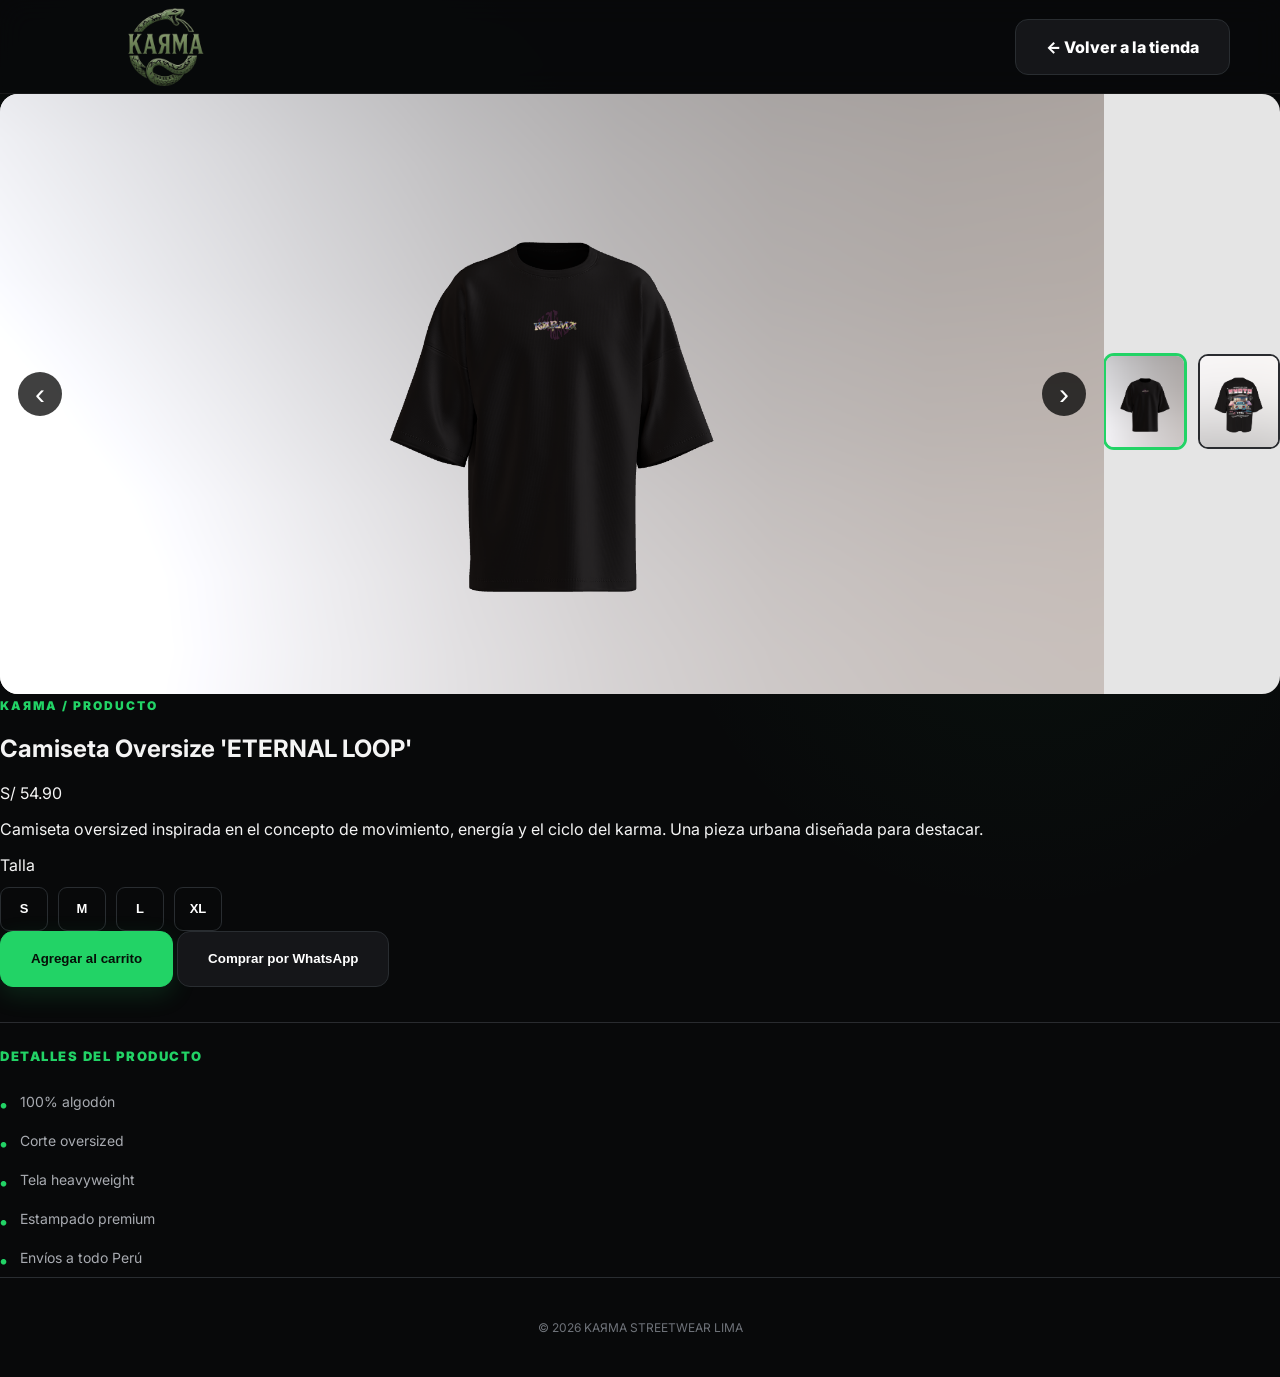
==== commit 1c87e606: "Add files via upload" ====
--- a/producto.html
+++ b/producto.html
@@ -126,49 +126,6 @@
 </div>
         </div>
 
-        <div class="detail-section">
-  <span>Color</span>
-
-  <div class="detail-colors">
-
-    <button
-      type="button"
-      class="color-option"
-      onclick="selectDetailColor(this)"
-    >
-      <span class="color-circle color-black"></span>
-      <span>Negro</span>
-    </button>
-
-    <button
-      type="button"
-      class="color-option"
-      onclick="selectDetailColor(this)"
-    >
-      <span class="color-circle color-white"></span>
-      <span>Blanco</span>
-    </button>
-
-    <button
-      type="button"
-      class="color-option"
-      onclick="selectDetailColor(this)"
-    >
-      <span class="color-circle color-beige"></span>
-      <span>Beige</span>
-    </button>
-
-    <button
-      type="button"
-      class="color-option"
-      onclick="selectDetailColor(this)"
-    >
-      <span class="color-circle color-karma"></span>
-      <span>Verde KAЯMA</span>
-    </button>
-
-  </div>
-</div>
 
         <button
   class="btn btn-primary product-detail-add"
@@ -202,13 +159,6 @@
       </div>
 
     </section>
-<div class="product-navigation">
-  <a href="#" id="previousProduct">← Producto anterior</a>
-
-  <span>KAЯMA / COLECCIÓN</span>
-
-  <a href="#" id="nextProduct">Siguiente producto →</a>
-</div>
 
   </main>
 
@@ -222,25 +172,6 @@
   </footer>
 <script>
 
-function showKarmaNotification(title, text) {
-  const notification = document.getElementById("karmaNotification");
-  const notificationTitle =
-    document.getElementById("karmaNotificationTitle");
-  const notificationText =
-    document.getElementById("karmaNotificationText");
-
-  notificationTitle.textContent = title;
-  notificationText.textContent = text;
-
-  notification.classList.add("show");
-
-  clearTimeout(window.karmaNotificationTimer);
-
-  window.karmaNotificationTimer = setTimeout(() => {
-    notification.classList.remove("show");
-  }, 2800);
-}
-
 function selectDetailSize(button) {
 
   const buttons = document.querySelectorAll(".detail-sizes button");
@@ -251,19 +182,6 @@
 
   button.classList.add("selected");
 
-}
-
-function selectDetailColor(button) {
-  const buttons = document.querySelectorAll(".color-option");
-
-  buttons.forEach(btn => {
-    btn.classList.remove("selected");
-  });
-
-  button.classList.add("selected");
-
-  button.dataset.selectedColor =
-    button.querySelector("span:last-child").textContent;
 }
 
 function changeDetailImage(direction) {
@@ -321,12 +239,14 @@
     document.querySelector(".detail-sizes button.selected");
 
   if (!selectedSize) {
-  showKarmaNotification(
-    "Selecciona una talla",
-    "Elige una talla antes de continuar."
-  );
-  return;
-}
+
+    alert(
+      "Selecciona una talla antes de comprar por WhatsApp."
+    );
+
+    return;
+  }
+
   const size =
     selectedSize.textContent;
 
@@ -358,50 +278,29 @@
     ".detail-sizes button.selected"
   );
 
-  const selectedColor = document.querySelector(
-    ".color-option.selected"
-  );
-
   if (!selectedSize) {
 
-    showKarmaNotification(
-      "Selecciona una talla",
-      "Elige una talla antes de continuar."
-    );
+    alert("Selecciona una talla antes de agregar la camiseta.");
 
     return;
   }
 
-  if (!selectedColor) {
-
-    showKarmaNotification(
-      "Selecciona un color",
-      "Elige un color antes de continuar."
-    );
-
-    return;
-  }
-
   const size = selectedSize.textContent;
 
-  const color =
-    selectedColor.querySelector("span:last-child").textContent;
-
   const currentProductId =
-    new URLSearchParams(window.location.search).get("producto") || "4";
-
-  window.location.href =
-    "index.html?producto=" +
-    currentProductId +
-    "&talla=" +
-    encodeURIComponent(size) +
-    "&color=" +
-    encodeURIComponent(color);
+  new URLSearchParams(window.location.search).get("producto") || "4";
+
+window.location.href =
+  "index.html?producto=" +
+  currentProductId +
+  "&talla=" +
+  encodeURIComponent(size);
+
 }
 
 const productPageData = {
   1: {
-    name: "Camiseta Oversize Cyber Dominance",
+    name: "Camiseta Oversize 'BUTTERFLY FLAMES'",
     price: "S/ 49.90",
     images: [
       "assets/products/front1.png",
@@ -410,7 +309,7 @@
   },
 
   2: {
-    name: "Camiseta Oversize Venom Web",
+    name: "Camiseta Oversize 'VORTEX KARMA'",
     price: "S/ 49.90",
     images: [
       "assets/products/front2.png",
@@ -419,7 +318,7 @@
   },
 
   3: {
-    name: "Camiseta Oversize Ethereal Flame",
+    name: "Camiseta Oversize 'DARK KARMA'",
     price: "S/ 54.90",
     images: [
       "assets/products/front3.png",
@@ -428,7 +327,7 @@
   },
 
   4: {
-    name: "Camiseta Oversize Midnight Kyoto",
+    name: "Camiseta Oversize 'ETERNAL LOOP'",
     price: "S/ 54.90",
     images: [
       "assets/products/front4.png",
@@ -437,7 +336,7 @@
   },
 
   5: {
-    name: "Camiseta Oversize Vintage Vibes",
+    name: "Camiseta Oversize 'VOID'",
     price: "S/ 49.90",
     images: [
       "assets/products/front5.png",
@@ -446,7 +345,7 @@
   },
 
   6: {
-    name: "Camiseta Oversize Dark Trap",
+    name: "Camiseta Oversize 'REBIRTH'",
     price: "S/ 59.90",
     images: [
       "assets/products/front6.png",
@@ -481,24 +380,6 @@
 productDetailImage.src =
   currentProduct.images[0];
 
-  productDetailImage.addEventListener("mousemove", (event) => {
-
-  const rect = productDetailImage.getBoundingClientRect();
-
-  const x = ((event.clientX - rect.left) / rect.width) * 100;
-  const y = ((event.clientY - rect.top) / rect.height) * 100;
-
-  productDetailImage.style.transformOrigin = `${x}% ${y}%`;
-  productDetailImage.style.transform = "scale(1.7)";
-});
-
-productDetailImage.addEventListener("mouseleave", () => {
-
-  productDetailImage.style.transformOrigin = "center center";
-  productDetailImage.style.transform = "scale(1)";
-
-});
-
 productDetailImage.alt =
   currentProduct.name;
 
@@ -526,45 +407,7 @@
 
 });
 
-const previousProduct =
-  document.getElementById("previousProduct");
-
-const nextProduct =
-  document.getElementById("nextProduct");
-
-let currentProductNumber =
-  Number(pageProductId) || 4;
-
-if (currentProductNumber <= 1) {
-  previousProduct.style.visibility = "hidden";
-} else {
-  previousProduct.href =
-    "producto.html?producto=" +
-    (currentProductNumber - 1);
-}
-
-if (currentProductNumber >= 6) {
-  nextProduct.style.visibility = "hidden";
-} else {
-  nextProduct.href =
-    "producto.html?producto=" +
-    (currentProductNumber + 1);
-}
-
 </script>
 </body>
 
-<div class="karma-notification" id="karmaNotification">
-  <div class="karma-notification-icon">!</div>
-
-  <div>
-    <strong id="karmaNotificationTitle">Selecciona una talla</strong>
-    <span id="karmaNotificationText">
-      Elige una talla antes de continuar.
-    </span>
-  </div>
-</div>
-
-<div class="product-page-intro"></div>
-
 </html>
--- a/styles.css
+++ b/styles.css
@@ -116,51 +116,33 @@
 }
 
 .hero {
-  min-height: 720px;
+  min-height: 680px;
   display: flex;
   flex-direction: column;
   justify-content: center;
   align-items: center;
   text-align: center;
-  padding: 110px 24px;
+  padding: 100px 24px;
   position: relative;
   overflow: hidden;
 
-  background:
-    radial-gradient(
-      circle at 50% 45%,
-      rgba(34, 211, 102, 0.10),
-      transparent 38%
-    ),
-    #080909;
-
-  isolation: isolate;
+  background-image:
+    radial-gradient(rgba(34, 211, 102, 0.14) 1px, transparent 1px),
+    radial-gradient(circle at center, rgba(34, 211, 102, 0.08), transparent 45%);
+
+  background-size: 34px 34px, 100% 100%;
+  background-position: center;
 }
 
 .hero::before {
   content: "";
   position: absolute;
-  width: 520px;
-  height: 520px;
+  width: 500px;
+  height: 500px;
   border-radius: 50%;
-  border: 1px solid rgba(34, 211, 102, 0.10);
-  box-shadow:
-    0 0 80px rgba(34, 211, 102, 0.05);
+  background: rgba(34, 211, 102, 0.06);
+  filter: blur(100px);
   pointer-events: none;
-}
-
-.hero::after {
-  content: "";
-  position: absolute;
-  inset: 0;
-  background:
-    linear-gradient(
-      180deg,
-      rgba(0, 0, 0, 0.05),
-      rgba(0, 0, 0, 0.65)
-    );
-  pointer-events: none;
-  z-index: -1;
 }
 
 .hero > * {
@@ -169,72 +151,51 @@
 }
 
 .hero-badge {
-  padding: 10px 18px;
-  border: 1px solid rgba(34, 211, 102, 0.35);
-  border-radius: 999px;
-  color: #b7ffc9;
-  background: rgba(34, 211, 102, 0.035);
-  font-size: 11px;
+  padding: 9px 18px;
+  border: 1px solid rgba(34, 211, 102, 0.55);
+  border-radius: 30px;
+  color: var(--green);
+  background: rgba(34, 211, 102, 0.04);
+  font-size: 12px;
   font-weight: 800;
-  letter-spacing: 2px;
-  text-transform: uppercase;
-  box-shadow: 0 0 30px rgba(34, 211, 102, 0.04);
-  transition: transform 0.25s ease, border-color 0.25s ease;
+  letter-spacing: 1.5px;
+  transition: transform 0.25s ease, background 0.25s ease;
 }
 
 .hero-badge:hover {
   transform: translateY(-2px);
-  border-color: rgba(34, 211, 102, 0.65);
+  background: rgba(34, 211, 102, 0.09);
 }
 
 .hero h1 {
-  margin: 32px 0 24px;
-  max-width: 1100px;
-  font-size: clamp(54px, 8vw, 118px);
-  line-height: 0.86;
-  letter-spacing: -6px;
+  margin: 32px 0 22px;
+  font-size: clamp(54px, 7vw, 104px);
+  line-height: 0.9;
+  letter-spacing: -5px;
   font-weight: 950;
   text-transform: uppercase;
-  text-wrap: balance;
 }
 
 .hero h1 span {
+  color: var(--green);
   display: block;
-  margin-top: 8px;
-  color: #22d366;
-  font-size: 0.62em;
-  font-weight: 700;
-  letter-spacing: -2px;
 }
 
 .hero p {
-  max-width: 620px;
-  margin: 0 auto;
+  max-width: 780px;
+  margin: 0;
   color: #a8abb1;
-  font-size: 16px;
-  line-height: 1.7;
-  font-weight: 400;
-  letter-spacing: 0.01em;
+  font-size: 18px;
+  line-height: 1.8;
 }
 
 .hero-actions {
   display: flex;
-  gap: 14px;
-  margin-top: 42px;
+  gap: 16px;
+  margin-top: 40px;
   flex-wrap: wrap;
   justify-content: center;
 }
-
-.hero-actions .btn {
-  min-width: 220px;
-  min-height: 58px;
-  padding: 0 28px;
-  border-radius: 999px;
-  font-size: 13px;
-  letter-spacing: 0.04em;
-  text-transform: uppercase;
-}
-
 .btn {
   display: inline-flex;
   align-items: center;
@@ -280,18 +241,14 @@
   margin: 0 auto;
 }
 
-.collection {
-  padding: 120px 0;
-}
+.collection { padding: 90px 0; }
 
 .section-heading {
   display: flex;
   justify-content: space-between;
   align-items: end;
   gap: 30px;
-  margin-bottom: 42px;
-  padding-bottom: 24px;
-  border-bottom: 1px solid var(--line);
+  margin-bottom: 35px;
 }
 
 .eyebrow {
@@ -307,14 +264,7 @@
   letter-spacing: -2px;
 }
 
-.section-heading p {
-  max-width: 260px;
-  margin: 0;
-  color: #777b82;
-  font-size: 13px;
-  line-height: 1.6;
-  letter-spacing: 0.02em;
-}
+.section-heading p { color: var(--muted); }
 
 .products {
   display: grid;
@@ -327,18 +277,12 @@
   background: var(--surface);
   border: 1px solid var(--line);
   border-radius: 18px;
-  transition:
-    transform 0.35s ease,
-    box-shadow 0.35s ease,
-    border-color 0.35s ease;
+  transition: transform 0.25s ease, box-shadow 0.25s ease;
 }
 
 .product:hover {
-  transform: translateY(-7px);
-  border-color: #34373c;
-  box-shadow:
-    0 24px 55px rgba(0, 0, 0, 0.22),
-    0 0 0 1px rgba(34, 211, 102, 0.04);
+  transform: translateY(-6px);
+  box-shadow: 0 18px 40px rgba(0, 0, 0, 0.12);
 }
 
 .product-image {
@@ -427,86 +371,60 @@
   font-weight: 900;
 }
 
-.product-info {
-  padding: 22px 20px 20px;
-}
+.product-info { padding: 20px; }
 
 .product-info h3 {
   margin: 0;
-  max-width: 280px;
-  font-size: 15px;
+  font-size: 16px;
   line-height: 1.45;
+}
+
+.product-meta {
+  display: flex;
+  justify-content: space-between;
+  align-items: center;
+  margin-top: 17px;
+}
+
+.price {
+  color: var(--green);
+  font-size: 20px;
+  font-weight: 900;
+}
+
+.add {
+  border: 0;
+  border-radius: 10px;
+  background: #111;
+  color: white;
+  padding: 11px 16px;
   font-weight: 800;
-  letter-spacing: -0.01em;
-}
-
-.product-meta {
-  display: flex;
-  justify-content: space-between;
-  align-items: center;
-  margin-top: 22px;
-  padding-top: 16px;
-  border-top: 1px solid var(--line);
-}
-
-.price {
-  color: #f2f2f2;
-  font-size: 19px;
-  font-weight: 800;
-  letter-spacing: -0.02em;
-}
-
-.add {
-  border: 1px solid #303238;
-  border-radius: 999px;
-  background: #151619;
-  color: white;
-  padding: 11px 18px;
-  font-size: 12px;
-  font-weight: 800;
-  letter-spacing: 0.04em;
-  text-transform: uppercase;
-  cursor: pointer;
-  transition:
-    transform 0.25s ease,
-    background 0.25s ease,
-    border-color 0.25s ease,
-    color 0.25s ease;
+  cursor: pointer;
+  transition: all 0.2s ease;
 }
 
 .add:hover {
-  background: var(--green);
-  border-color: var(--green);
-  color: #061008;
-  transform: translateY(-2px);
+  background: #333;
+  transform: scale(1.04);
 }
 
 .add:active {
-  transform: translateY(0) scale(0.97);
-}
+  transform: scale(0.97);
+}
+
+.add:hover { background: var(--green); color: #061008; }
 
 .philosophy {
-  padding: 140px 0;
+  padding: 100px 0;
   border-top: 1px solid var(--line);
   border-bottom: 1px solid var(--line);
 }
 
-.philosophy h2 {
-  max-width: 850px;
-  margin-top: 14px;
-  font-size: clamp(42px, 6vw, 76px);
-  line-height: 0.95;
-  letter-spacing: -4px;
-  font-weight: 900;
-}
-
 .philosophy p {
-  max-width: 680px;
-  margin-top: 28px;
-  color: #858990;
-  font-size: 16px;
-  line-height: 1.9;
-  letter-spacing: 0.01em;
+  max-width: 760px;
+  color: var(--muted);
+  font-size: 18px;
+  line-height: 1.8;
 }
 
 .contact {
@@ -1023,51 +941,8 @@
   align-items: center;
   justify-content: center;
   background: #e5e5e5;
-  border-radius: 22px;
+  border-radius: 18px;
   overflow: hidden;
-  position: relative;
-  border: 1px solid rgba(255, 255, 255, 0.06);
-  box-shadow:
-    0 30px 80px rgba(0, 0, 0, 0.35),
-    0 0 60px rgba(34, 211, 102, 0.025);
-}
-
-.product-detail-image::after {
-  content: "";
-  position: absolute;
-  inset: 0;
-  pointer-events: none;
-  background:
-    linear-gradient(
-      180deg,
-      rgba(0, 0, 0, 0.02),
-      rgba(0, 0, 0, 0.12)
-    );
-}
-
-.product-detail-gallery {
-  position: relative;
-  width: 100%;
-  height: 100%;
-  display: flex;
-  align-items: center;
-  justify-content: center;
-  overflow: hidden;
-}
-
-.product-detail-gallery img {
-  width: 100%;
-  height: 100%;
-  object-fit: cover;
-  object-position: center;
-  display: block;
-  cursor: crosshair;
-  transition: transform 0.15s ease;
-  transform-origin: center center;
-}
-
-.product-detail-gallery:hover img {
-  transform: scale(1.025);
 }
 
 .product-detail-image img {
@@ -1212,58 +1087,41 @@
   box-shadow: 0 0 0 1px var(--green);
 }
 
-/* =========================
-   FICHA TÉCNICA PREMIUM
-========================= */
-
 .product-details-extra {
-  margin-top: 40px;
-  padding-top: 28px;
-  border-top: 1px solid var(--line);
+  margin-top: 35px;
+  padding-top: 25px;
+  border-top: 1px solid #292b2f;
 }
 
 .product-details-extra h3 {
-  margin: 0 0 20px;
-  color: #f4f4f4;
-  font-size: 11px;
+  margin: 0 0 18px;
+  font-size: 13px;
+  letter-spacing: 1.5px;
   font-weight: 900;
-  letter-spacing: 2.5px;
-  text-transform: uppercase;
+  color: var(--green);
 }
 
 .product-details-extra ul {
   list-style: none;
   padding: 0;
   margin: 0;
-  border-top: 1px solid #292b2f;
 }
 
 .product-details-extra li {
   position: relative;
-  display: flex;
-  align-items: center;
-  min-height: 52px;
-  padding: 0 4px;
-  border-bottom: 1px solid #292b2f;
+  padding: 9px 0 9px 20px;
   color: #a8abb1;
-  font-size: 13px;
+  font-size: 14px;
   line-height: 1.5;
-  transition:
-    color 0.2s ease,
-    padding-left 0.2s ease;
 }
 
 .product-details-extra li::before {
-  content: "↳";
-  margin-right: 12px;
+  content: "•";
+  position: absolute;
+  left: 0;
   color: var(--green);
-  font-size: 14px;
+  font-size: 18px;
   font-weight: 900;
-}
-
-.product-details-extra li:hover {
-  padding-left: 7px;
-  color: #f4f4f4;
 }
 
 .payment-modal {
@@ -1432,655 +1290,4 @@
 .customer-data textarea {
   min-height: 80px;
   resize: vertical;
-}
-
-.page-loader {
-  position: fixed;
-  inset: 0;
-  z-index: 9999;
-  display: flex;
-  align-items: center;
-  justify-content: center;
-  background: #050606;
-  opacity: 1;
-  visibility: visible;
-}
-
-.loader-logo {
-  position: relative;
-  width: 260px;
-  display: flex;
-  align-items: center;
-  justify-content: center;
-}
-
-.loader-logo::before {
-  content: "";
-  position: absolute;
-  width: 220px;
-  height: 220px;
-  border-radius: 50%;
-  background: rgba(34, 211, 102, 0.18);
-  filter: blur(55px);
-  animation: loaderGlow 1.8s ease-in-out infinite alternate;
-}
-
-.loader-logo img {
-  position: relative;
-  z-index: 1;
-  width: 100%;
-  height: auto;
-  object-fit: contain;
-  filter:
-    drop-shadow(0 0 8px rgba(34, 211, 102, 0.45))
-    drop-shadow(0 0 28px rgba(34, 211, 102, 0.25));
-  animation: loaderPulse 1.8s ease-in-out infinite alternate;
-}
-
-@keyframes loaderGlow {
-  from {
-    transform: scale(0.85);
-    opacity: 0.45;
-  }
-
-  to {
-    transform: scale(1.08);
-    opacity: 0.85;
-  }
-}
-
-@keyframes loaderPulse {
-  from {
-    transform: scale(0.96);
-    filter:
-      drop-shadow(0 0 6px rgba(34, 211, 102, 0.35))
-      drop-shadow(0 0 18px rgba(34, 211, 102, 0.18));
-  }
-
-  to {
-    transform: scale(1.03);
-    filter:
-      drop-shadow(0 0 12px rgba(34, 211, 102, 0.65))
-      drop-shadow(0 0 35px rgba(34, 211, 102, 0.35));
-  }
-}
-
-.product-page-intro {
-  position: fixed;
-  inset: 0;
-  z-index: 9998;
-  background: #050606;
-  pointer-events: none;
-  animation: productPageReveal 0.9s ease forwards;
-}
-
-@keyframes productPageReveal {
-  0% {
-    opacity: 1;
-  }
-
-  100% {
-    opacity: 0;
-    visibility: hidden;
-  }
-}
-
-.product-page {
-  width: min(1180px, calc(100% - 48px));
-  margin: 0 auto;
-  padding: 80px 0 120px;
-}
-
-.product-detail {
-  display: grid;
-  grid-template-columns: minmax(0, 1.15fr) minmax(360px, 0.85fr);
-  gap: 70px;
-  align-items: start;
-}
-
-.product-detail-info {
-  padding-top: 35px;
-  position: sticky;
-  top: 125px;
-}
-
-.product-detail-info .eyebrow {
-  display: inline-block;
-  margin-bottom: 18px;
-  font-size: 11px;
-  letter-spacing: 2.5px;
-}
-
-.product-detail-info h1 {
-  margin: 0;
-  max-width: 620px;
-  font-size: clamp(42px, 5vw, 72px);
-  line-height: 0.95;
-  letter-spacing: -4px;
-  font-weight: 900;
-  text-transform: uppercase;
-}
-
-.product-detail-price {
-  margin-top: 24px;
-  color: var(--green);
-  font-size: 25px;
-  font-weight: 900;
-  letter-spacing: -0.5px;
-}
-
-.product-description {
-  max-width: 520px;
-  margin: 25px 0 0;
-  color: #969aa1;
-  font-size: 15px;
-  line-height: 1.8;
-}
-
-.detail-section {
-  margin-top: 32px;
-  padding-top: 25px;
-  border-top: 1px solid var(--line);
-}
-
-.detail-section > span {
-  display: block;
-  color: #f4f4f4;
-  font-size: 12px;
-  font-weight: 900;
-  letter-spacing: 1.5px;
-  text-transform: uppercase;
-}
-
-/* =========================
-   BOTONES PRODUCTO PREMIUM
-========================= */
-
-.product-detail-add,
-.product-detail-whatsapp {
-  width: 100%;
-  min-height: 58px;
-  margin-top: 18px;
-  border-radius: 12px;
-  font-size: 12px;
-  font-weight: 900;
-  letter-spacing: 1.2px;
-  text-transform: uppercase;
-  transition:
-    transform 0.25s ease,
-    box-shadow 0.25s ease,
-    background 0.25s ease,
-    border-color 0.25s ease;
-}
-
-/* AGREGAR AL CARRITO */
-
-.product-detail-add {
-  background: var(--green);
-  color: #061008;
-  border: 1px solid var(--green);
-  box-shadow:
-    0 12px 30px rgba(34, 211, 102, 0.14);
-}
-
-.product-detail-add:hover {
-  background: #39e67a;
-  border-color: #39e67a;
-  transform: translateY(-3px);
-  box-shadow:
-    0 16px 38px rgba(34, 211, 102, 0.22);
-}
-
-.product-detail-add:active {
-  transform: translateY(0) scale(0.98);
-}
-
-
-/* WHATSAPP */
-
-.product-detail-whatsapp {
-  background: #151619;
-  color: #f4f4f4;
-  border: 1px solid #303238;
-}
-
-.product-detail-whatsapp:hover {
-  background: #1d1f22;
-  border-color: var(--green);
-  color: var(--green);
-  transform: translateY(-3px);
-  box-shadow:
-    0 12px 30px rgba(0, 0, 0, 0.25);
-}
-
-.product-detail-whatsapp:active {
-  transform: translateY(0) scale(0.98);
-}
-
-/* =========================
-   NAVEGACIÓN DE PRODUCTOS
-========================= */
-
-.product-navigation {
-  margin-top: 90px;
-  padding-top: 25px;
-  border-top: 1px solid var(--line);
-
-  display: grid;
-  grid-template-columns: 1fr auto 1fr;
-  align-items: center;
-  gap: 25px;
-}
-
-.product-navigation a {
-  color: #a8abb1;
-  font-size: 12px;
-  font-weight: 800;
-  letter-spacing: 0.8px;
-  text-transform: uppercase;
-
-  transition:
-    color 0.25s ease,
-    transform 0.25s ease;
-}
-
-.product-navigation a:first-child:hover {
-  color: var(--green);
-  transform: translateX(-4px);
-}
-
-.product-navigation a:last-child {
-  text-align: right;
-}
-
-.product-navigation a:last-child:hover {
-  color: var(--green);
-  transform: translateX(4px);
-}
-
-.product-navigation span {
-  color: #555960;
-  font-size: 10px;
-  font-weight: 900;
-  letter-spacing: 2px;
-  text-transform: uppercase;
-  text-align: center;
-}
-
-/* =========================
-   KAЯMA NOTIFICATION FINAL
-========================= */
-
-.karma-notification {
-  position: fixed !important;
-  top: 110px !important;
-  right: 30px !important;
-
-  z-index: 999999 !important;
-
-  width: 370px !important;
-  min-height: 78px !important;
-
-  display: flex !important;
-  align-items: center !important;
-  gap: 16px !important;
-
-  padding: 18px 20px !important;
-
-  background: #0c0e0f !important;
-
-  border: 1px solid #303438 !important;
-  border-left: 4px solid #22d366 !important;
-  border-radius: 14px !important;
-
-  box-shadow:
-    0 20px 60px rgba(0,0,0,.65),
-    0 0 35px rgba(34,211,102,.12) !important;
-
-  opacity: 0 !important;
-  visibility: hidden !important;
-
-  transform: translateX(50px) !important;
-
-  transition:
-    opacity .35s ease,
-    transform .35s ease,
-    visibility .35s ease !important;
-
-  overflow: hidden !important;
-}
-
-.karma-notification.show {
-  opacity: 1 !important;
-  visibility: visible !important;
-
-  transform: translateX(0) !important;
-}
-
-
-/* ICONO */
-
-.karma-notification-icon {
-  width: 42px !important;
-  height: 42px !important;
-
-  min-width: 42px !important;
-
-  display: flex !important;
-  align-items: center !important;
-  justify-content: center !important;
-
-  border-radius: 50% !important;
-
-  background: #101f17 !important;
-  border: 1px solid #22d366 !important;
-
-  color: #22d366 !important;
-
-  font-size: 17px !important;
-  font-weight: 900 !important;
-
-  box-shadow:
-    0 0 18px rgba(34,211,102,.15) !important;
-}
-
-
-/* TEXTO */
-
-.karma-notification strong {
-  display: block !important;
-
-  margin: 0 0 5px 0 !important;
-
-  color: #ffffff !important;
-
-  font-family: "Inter", Arial, sans-serif !important;
-
-  font-size: 12px !important;
-  font-weight: 900 !important;
-
-  letter-spacing: 1.8px !important;
-
-  text-transform: uppercase !important;
-}
-
-.karma-notification span {
-  display: block !important;
-
-  color: #8f949b !important;
-
-  font-family: "Inter", Arial, sans-serif !important;
-
-  font-size: 12px !important;
-  font-weight: 500 !important;
-
-  line-height: 1.5 !important;
-}
-
-
-/* BARRA INFERIOR */
-
-.karma-notification::after {
-  content: "" !important;
-
-  position: absolute !important;
-
-  left: 0 !important;
-  bottom: 0 !important;
-
-  width: 100% !important;
-  height: 2px !important;
-
-  background: #22d366 !important;
-
-  transform-origin: left !important;
-  transform: scaleX(0) !important;
-}
-
-.karma-notification.show::after {
-  animation: karmaProgress 2.8s linear forwards !important;
-}
-
-@keyframes karmaProgress {
-
-  from {
-    transform: scaleX(0);
-  }
-
-  to {
-    transform: scaleX(1);
-  }
-
-}
-
-
-/* =========================
-   MOBILE
-========================= */
-
-@media (max-width: 700px) {
-
-  .karma-notification {
-    top: 90px !important;
-
-    left: 15px !important;
-    right: 15px !important;
-
-    width: auto !important;
-
-    min-height: 74px !important;
-
-    transform: translateY(-25px) !important;
-  }
-
-  .karma-notification.show {
-    transform: translateY(0) !important;
-  }
-
-  .karma-notification-icon {
-    width: 38px !important;
-    height: 38px !important;
-
-    min-width: 38px !important;
-  }
-
-}
-
-/* =========================
-   COLORES DEL PRODUCTO
-========================= */
-
-.detail-colors {
-  display: flex;
-  flex-direction: column;
-  gap: 9px;
-  margin-top: 14px;
-}
-
-.color-option {
-  width: 100%;
-  min-height: 52px;
-
-  display: flex;
-  align-items: center;
-  gap: 12px;
-
-  padding: 0 15px;
-
-  border: 1px solid #292d31;
-  border-radius: 10px;
-
-  background: #101113;
-  color: #aeb1b6;
-
-  font-family: "Inter", Arial, sans-serif;
-  font-size: 12px;
-  font-weight: 800;
-
-  text-align: left;
-  cursor: pointer;
-
-  transition:
-    border-color .2s ease,
-    background .2s ease,
-    color .2s ease,
-    transform .2s ease;
-}
-
-.color-option:hover {
-  border-color: #22d366;
-  color: #ffffff;
-  transform: translateX(3px);
-}
-
-.color-option.selected {
-  border-color: #22d366;
-  background: rgba(34, 211, 102, 0.08);
-  color: #ffffff;
-
-  box-shadow:
-    0 0 0 1px rgba(34, 211, 102, 0.25);
-}
-
-.color-circle {
-  width: 24px;
-  height: 24px;
-
-  flex-shrink: 0;
-
-  border-radius: 50%;
-
-  border: 2px solid #44484d;
-
-  box-shadow:
-    inset 0 0 0 1px rgba(0,0,0,.15);
-}
-
-.color-black {
-  background: #080808;
-}
-
-.color-white {
-  background: #ffffff;
-  border-color: #70747a;
-}
-
-.color-beige {
-  background: #d8c3a5;
-}
-
-.color-karma {
-  background: #22d366;
-  border-color: #22d366;
-
-  box-shadow:
-    0 0 12px rgba(34, 211, 102, 0.35);
-}
-
-.product-colors {
-  display: flex;
-  align-items: center;
-  gap: 9px;
-  margin-top: 13px;
-}
-
-.product-colors > span {
-  color: #969aa1;
-  font-size: 11px;
-  font-weight: 700;
-  margin-right: 3px;
-}
-
-.store-color {
-  width: 21px;
-  height: 21px;
-
-  padding: 0;
-
-  border-radius: 50%;
-
-  border: 2px solid #3b3f43;
-
-  cursor: pointer;
-
-  transition:
-    transform .2s ease,
-    border-color .2s ease,
-    box-shadow .2s ease;
-}
-
-.store-color:hover {
-  transform: scale(1.15);
-  border-color: var(--green);
-}
-
-.store-color.selected {
-  border-color: var(--green);
-
-  box-shadow:
-    0 0 0 2px #101113,
-    0 0 0 3px var(--green);
-
-  transform: scale(1.08);
-}
-
-.store-color.color-black {
-  background: #080808;
-}
-
-.store-color.color-white {
-  background: #ffffff;
-  border-color: #70747a;
-}
-
-.store-color.color-beige {
-  background: #d8c3a5;
-}
-
-.store-color.color-karma {
-  background: #22d366;
-  border-color: #22d366;
-}
-
-/* =========================
-   CART COLOR INDICATOR
-========================= */
-
-.cart-color {
-  display: flex;
-  align-items: center;
-  gap: 7px;
-}
-
-.cart-color-dot {
-  width: 10px;
-  height: 10px;
-  min-width: 10px;
-
-  border-radius: 50%;
-
-  border: 1px solid #555;
-
-  display: inline-block;
-}
-
-.cart-color-dot.color-negro {
-  background: #080808;
-}
-
-.cart-color-dot.color-blanco {
-  background: #ffffff;
-  border-color: #777;
-}
-
-.cart-color-dot.color-beige {
-  background: #d8c3a5;
-}
-
-.cart-color-dot.color-verde-karma {
-  background: #22d366;
-  border-color: #22d366;
-
-  box-shadow:
-    0 0 8px rgba(34, 211, 102, 0.4);
 }
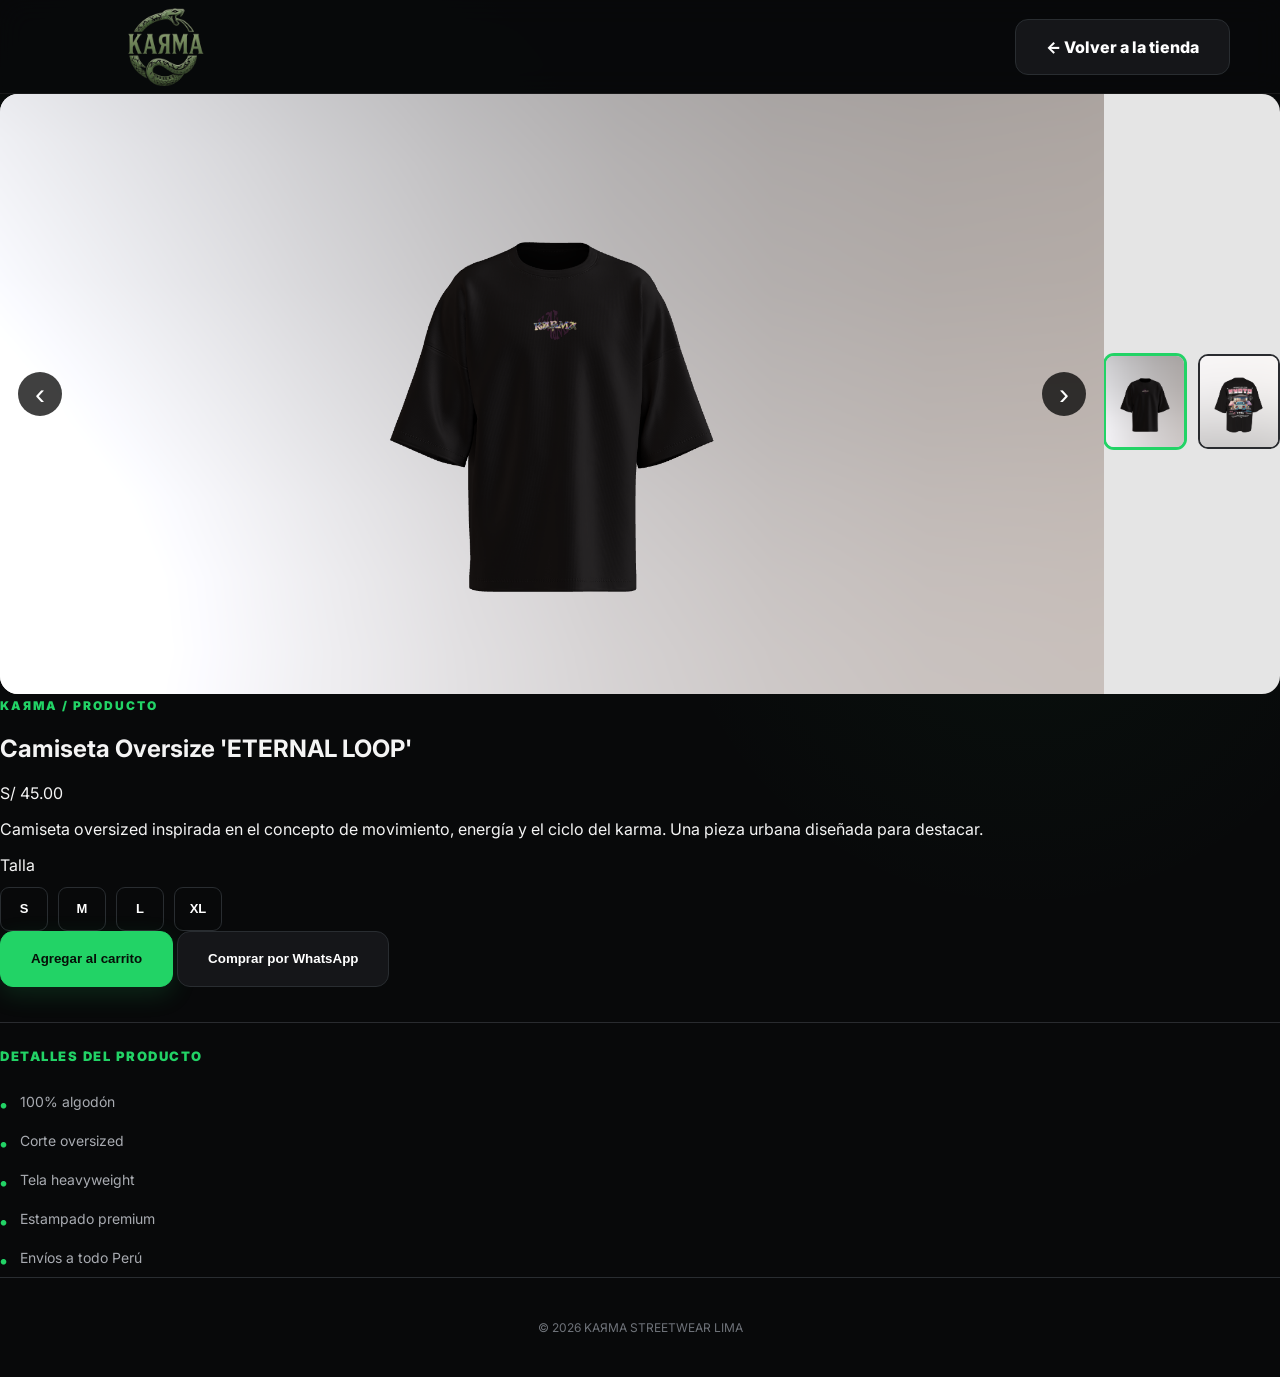
==== commit 4932d388: "Update producto.html" ====
--- a/producto.html
+++ b/producto.html
@@ -301,7 +301,7 @@
 const productPageData = {
   1: {
     name: "Camiseta Oversize 'BUTTERFLY FLAMES'",
-    price: "S/ 49.90",
+    price: "S/ 45.00",
     images: [
       "assets/products/front1.png",
       "assets/products/back1.png"
@@ -310,7 +310,7 @@
 
   2: {
     name: "Camiseta Oversize 'VORTEX KARMA'",
-    price: "S/ 49.90",
+    price: "S/ 45.00",
     images: [
       "assets/products/front2.png",
       "assets/products/back2.png"
@@ -319,7 +319,7 @@
 
   3: {
     name: "Camiseta Oversize 'DARK KARMA'",
-    price: "S/ 54.90",
+    price: "S/ 45.00",
     images: [
       "assets/products/front3.png",
       "assets/products/back3.png"
@@ -328,7 +328,7 @@
 
   4: {
     name: "Camiseta Oversize 'ETERNAL LOOP'",
-    price: "S/ 54.90",
+    price: "S/ 45.00",
     images: [
       "assets/products/front4.png",
       "assets/products/back4.png"
@@ -337,7 +337,7 @@
 
   5: {
     name: "Camiseta Oversize 'VOID'",
-    price: "S/ 49.90",
+    price: "S/ 45.00",
     images: [
       "assets/products/front5.png",
       "assets/products/back5.png"
@@ -346,7 +346,7 @@
 
   6: {
     name: "Camiseta Oversize 'REBIRTH'",
-    price: "S/ 59.90",
+    price: "S/ 45.00",
     images: [
       "assets/products/front6.png",
       "assets/products/back6.png"
@@ -410,4 +410,4 @@
 </script>
 </body>
 
-</html>+</html>
